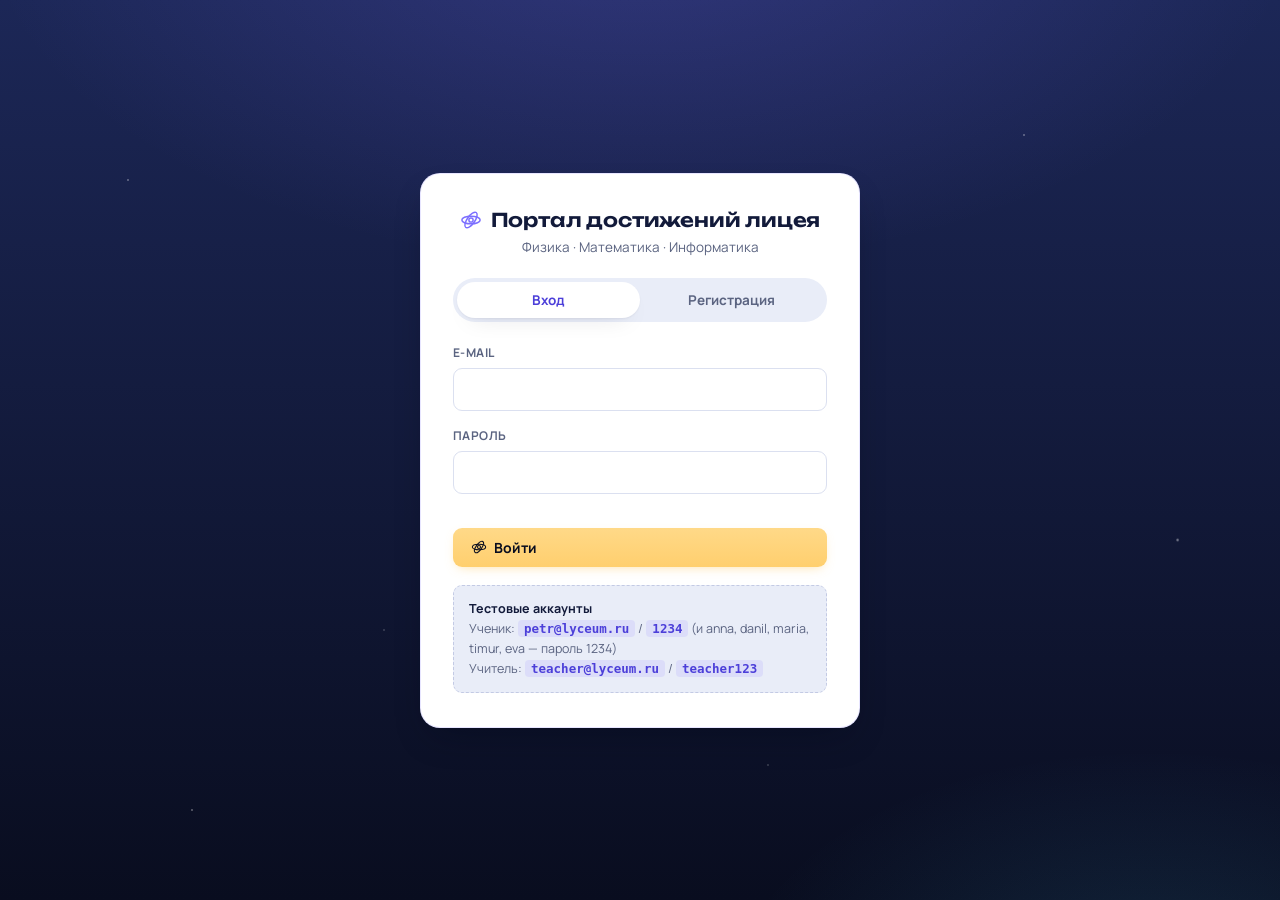
==== login.html @ f60c0283 "Портал достижений лицея: полный пивот продукта под новое ТЗ Заменил «Платформу школьных конкурсов» н" ====
<!doctype html>
<html lang="ru">
<head>
  <meta charset="utf-8" />
  <meta name="viewport" content="width=device-width, initial-scale=1" />
  <title>Вход и регистрация — Портал достижений</title>
  <link rel="stylesheet" href="css/style.css" />
</head>
<body>
  <div class="auth-page">
    <div class="auth-card">
      <h1><svg class="icon"><use href="#icon-orbit"></use></svg>Портал достижений лицея</h1>
      <p class="subtitle">Физика · Математика · Информатика</p>

      <div class="auth-tabs">
        <button class="auth-tab" id="tab-login-btn" type="button">Вход</button>
        <button class="auth-tab" id="tab-register-btn" type="button">Регистрация</button>
      </div>

      <!-- ===================== ВХОД ===================== -->
      <div class="auth-step" id="panel-login">
        <form id="login-form">
          <div class="field">
            <label for="login-email">E-mail</label>
            <input id="login-email" type="email" autocomplete="username" required />
          </div>
          <div class="field">
            <label for="login-password">Пароль</label>
            <input id="login-password" type="password" autocomplete="current-password" required />
          </div>
          <p class="error-text" id="login-error"></p>
          <button type="submit" class="btn btn--star" style="width:100%"><svg class="icon"><use href="#icon-orbit"></use></svg>Войти</button>
        </form>
        <div class="hint-box">
          <strong>Тестовые аккаунты</strong><br />
          Ученик: <code>petr@lyceum.ru</code> / <code>1234</code> (и anna, danil, maria, timur, eva — пароль 1234)<br />
          Учитель: <code>teacher@lyceum.ru</code> / <code>teacher123</code>
        </div>
      </div>

      <!-- ===================== РЕГИСТРАЦИЯ: шаг 1 — email ===================== -->
      <div class="auth-step" id="panel-register-1">
        <div class="auth-steps-dots"><span class="current"></span><span></span><span></span></div>
        <form id="register-email-form">
          <div class="field">
            <label for="reg-email"><svg class="icon" style="width:13px;height:13px;vertical-align:-2px;"><use href="#icon-mail"></use></svg> Ваш e-mail</label>
            <input id="reg-email" type="email" placeholder="imya@lyceum.ru" required />
          </div>
          <p class="error-text" id="reg-email-error"></p>
          <button type="submit" class="btn btn--star" style="width:100%">Отправить код подтверждения</button>
        </form>
      </div>

      <!-- ===================== РЕГИСТРАЦИЯ: шаг 2 — код ===================== -->
      <div class="auth-step" id="panel-register-2">
        <div class="auth-steps-dots"><span class="done"></span><span class="current"></span><span></span></div>
        <button class="back-link" id="back-to-step1" type="button">&larr; Изменить e-mail</button>
        <div class="code-display">
          <span class="code-display__value" id="demo-code-value">······</span>
          <small>Демо-режим: реальная почта не отправляется — код сразу показан здесь, как будто он пришёл вам на <span id="demo-code-email"></span></small>
        </div>
        <form id="register-code-form">
          <div class="field">
            <label for="reg-code">Код из письма</label>
            <input id="reg-code" type="text" inputmode="numeric" maxlength="6" placeholder="000000" required />
          </div>
          <p class="error-text" id="reg-code-error"></p>
          <button type="submit" class="btn btn--star" style="width:100%">Подтвердить код</button>
        </form>
      </div>

      <!-- ===================== РЕГИСТРАЦИЯ: шаг 3 — пароль + ФИО ===================== -->
      <div class="auth-step" id="panel-register-3">
        <div class="auth-steps-dots"><span class="done"></span><span class="done"></span><span class="current"></span></div>
        <form id="register-details-form">
          <div class="field-row">
            <div class="field"><label for="reg-lastname">Фамилия</label><input id="reg-lastname" required /></div>
            <div class="field"><label for="reg-firstname">Имя</label><input id="reg-firstname" required /></div>
          </div>
          <div class="field"><label for="reg-middlename">Отчество</label><input id="reg-middlename" /></div>
          <div class="field"><label for="reg-class">Класс (если вы ученик)</label><input id="reg-class" placeholder="например, 10А" /></div>
          <div class="field"><label for="reg-password">Придумайте пароль</label><input id="reg-password" type="password" minlength="4" required /></div>
          <p class="error-text" id="reg-details-error"></p>
          <button type="submit" class="btn btn--star" style="width:100%"><svg class="icon"><use href="#icon-star"></use></svg>Отправить заявку учителю</button>
        </form>
      </div>

      <!-- ===================== РЕГИСТРАЦИЯ: готово ===================== -->
      <div class="auth-step" id="panel-register-done">
        <div style="text-align:center; padding: 10px 0 6px;">
          <h1 style="margin-bottom:10px; color: var(--state-approved);"><svg class="icon" style="color:var(--state-approved);"><use href="#icon-check-circle"></use></svg>Заявка отправлена!</h1>
          <p class="subtitle" style="margin-bottom:6px;">Учитель рассмотрит её и назначит вам роль — ученик или учитель. Как только заявку одобрят, вы сможете войти по e-mail и паролю, которые только что указали.</p>
        </div>
        <button class="btn btn--ghost" id="register-done-back" style="width:100%" type="button">К экрану входа</button>
      </div>

    </div>
  </div>

  <script src="js/db.js"></script>
  <script src="js/api.js"></script>
  <script src="js/common.js"></script>
  <script src="js/login.js"></script>
</body>
</html>
---- css/style.css ----
/* Шрифты размещены локально (assets/fonts), без зависимости от CDN.
   Unbounded — геометричная, "обсерваторная" витрина (заголовки, числа);
   Manrope — рабочий интерфейсный текст. Обе гарнитуры проверены на
   реальную поддержку кириллицы перед выбором (см. DESIGN.md). Оба
   семейства — variable fonts: Google отдаёт ОДИН файл на подмножество
   символов для всего диапазона насыщенностей, поэтому font-weight
   объявлен диапазоном (не дискретным числом) — иначе браузер не знает,
   что это один файл, и жирные начертания откатываются на обычные. */
@font-face { font-family: "Unbounded"; font-style: normal; font-weight: 200 900; font-display: swap; src: url("../assets/fonts/unbounded-cyrillic.woff2") format("woff2"); unicode-range: U+0301, U+0400-045F, U+0490-0491, U+04B0-04B1, U+2116; }
@font-face { font-family: "Unbounded"; font-style: normal; font-weight: 200 900; font-display: swap; src: url("../assets/fonts/unbounded-cyrillic-ext.woff2") format("woff2"); unicode-range: U+0460-052F, U+1C80-1C8A, U+20B4, U+2DE0-2DFF, U+A640-A69F, U+FE2E-FE2F; }
@font-face { font-family: "Unbounded"; font-style: normal; font-weight: 200 900; font-display: swap; src: url("../assets/fonts/unbounded-latin.woff2") format("woff2"); unicode-range: U+0000-00FF, U+2000-206F, U+2122; }
@font-face { font-family: "Manrope"; font-style: normal; font-weight: 200 800; font-display: swap; src: url("../assets/fonts/manrope-cyrillic.woff2") format("woff2"); unicode-range: U+0301, U+0400-045F, U+0490-0491, U+04B0-04B1, U+2116; }
@font-face { font-family: "Manrope"; font-style: normal; font-weight: 200 800; font-display: swap; src: url("../assets/fonts/manrope-cyrillic-ext.woff2") format("woff2"); unicode-range: U+0460-052F, U+1C80-1C8A, U+20B4, U+2DE0-2DFF, U+A640-A69F, U+FE2E-FE2F; }
@font-face { font-family: "Manrope"; font-style: normal; font-weight: 200 800; font-display: swap; src: url("../assets/fonts/manrope-latin.woff2") format("woff2"); unicode-range: U+0000-00FF, U+2000-206F, U+2122; }

:root {
  --space-deep: #090d1f;
  --space: #121a3a;
  --space-light: #1c2757;
  --star: #ffcf6e;
  --star-dim: rgba(255, 207, 110, 0.35);
  --brand: #7c6fff;
  --brand-bright: #9d93ff;
  --brand-ink: #4c3fd9; /* darkened for small text on light ground (AA contrast) */
  --subj-physics: #4fc3f7;
  --subj-math: #ff9f5e;
  --subj-cs: #4de8c0;
  --state-approved: #3ddc84;
  --state-pending: #ffcf6e;
  --state-rejected: #d9304f;
  --surface: #f5f7fc;
  --surface-deep: #e9edf8;
  --ink: #141a33;
  --ink-muted: #5b6481;
  --border: #dbe0f0;
  --radius: 14px;
  --radius-sm: 9px;
  --shadow-card: 0 1px 2px rgba(10, 14, 36, 0.05), 0 10px 24px -14px rgba(10, 14, 36, 0.22);
  --shadow-raised: 0 16px 36px -14px rgba(5, 8, 24, 0.45);
  --ease-out: cubic-bezier(0.16, 1, 0.3, 1);
}

* { box-sizing: border-box; }

body {
  margin: 0;
  font-family: "Manrope", "Segoe UI", sans-serif;
  background: var(--surface);
  color: var(--ink);
  -webkit-font-smoothing: antialiased;
}

h1, h2, h3, .display {
  font-family: "Unbounded", "Segoe UI", sans-serif;
  font-weight: 600;
  letter-spacing: -0.01em;
}

a { color: inherit; }
::selection { background: var(--brand); color: #fff; }
:focus-visible { outline: 2px solid var(--brand); outline-offset: 2px; border-radius: 4px; }
::-webkit-scrollbar { width: 12px; height: 12px; }
::-webkit-scrollbar-track { background: var(--surface-deep); }
::-webkit-scrollbar-thumb { background: #c3cae4; border-radius: 8px; border: 3px solid var(--surface-deep); }
::-webkit-scrollbar-thumb:hover { background: var(--brand); }
* { scrollbar-color: #c3cae4 var(--surface-deep); scrollbar-width: thin; }

.container { max-width: 1160px; margin: 0 auto; padding: 0 20px; }
.icon { width: 18px; height: 18px; stroke: currentColor; fill: none; stroke-width: 1.6; stroke-linecap: round; stroke-linejoin: round; flex-shrink: 0; }
.icon-sprite { position: absolute; width: 0; height: 0; overflow: hidden; }

/* ---------- navbar: тёмная обсерваторная рубка ---------- */
.navbar {
  background: var(--space);
  background-image: radial-gradient(900px 300px at 15% -40%, rgba(124, 111, 255, 0.25), transparent 60%), linear-gradient(180deg, var(--space-light), var(--space) 70%);
  position: sticky; top: 0; z-index: 10;
  box-shadow: 0 1px 0 rgba(0,0,0,.3), var(--shadow-raised);
}
.navbar .container { display: flex; align-items: center; justify-content: space-between; min-height: 66px; flex-wrap: wrap; gap: 10px; }
.navbar__brand { font-family: "Unbounded", sans-serif; font-weight: 600; font-size: 15px; letter-spacing: 0.01em; display: flex; align-items: center; gap: 10px; color: #fff; text-decoration: none; }
.navbar__brand .icon { width: 24px; height: 24px; color: var(--star); }
.navbar__links { display: flex; gap: 4px; flex-wrap: wrap; }
.navbar__links a { text-decoration: none; padding: 9px 15px; border-radius: 999px; color: rgba(255,255,255,.68); font-weight: 600; font-size: 13.5px; transition: background .15s var(--ease-out), color .15s var(--ease-out); }
.navbar__links a.active { background: var(--brand-ink); color: #fff; }
.navbar__links a:hover:not(.active) { background: rgba(255,255,255,.08); color: #fff; }
.navbar-user { display: flex; align-items: center; gap: 12px; }
.navbar-user__name { font-weight: 700; font-size: 14px; color: #fff; }
.avatar { width: 32px; height: 32px; border-radius: 50%; display: inline-flex; align-items: center; justify-content: center; color: var(--space-deep); font-weight: 700; font-size: 12px; background: linear-gradient(145deg, var(--star), #e8a94a); }

/* ---------- buttons ---------- */
.btn { display: inline-flex; align-items: center; gap: 7px; border: none; border-radius: var(--radius-sm); padding: 10px 18px; font-size: 14px; font-weight: 700; font-family: inherit; cursor: pointer; background: var(--brand-ink); color: #fff; box-shadow: 0 4px 12px -5px rgba(124,111,255,.6); transition: filter .15s var(--ease-out), transform .1s var(--ease-out); }
.btn .icon { width: 16px; height: 16px; }
.btn:hover { filter: brightness(1.08); }
.btn:active { transform: translateY(1px); }
.btn--ghost { background: #fff; color: var(--ink); border: 1px solid var(--border); box-shadow: none; }
.btn--ghost:hover { background: var(--surface-deep); border-color: #c3cae4; }
.btn--small { padding: 7px 13px; font-size: 13px; }
.btn--danger { background: var(--state-rejected); box-shadow: 0 4px 12px -5px rgba(239,90,114,.6); }
.btn--star { background: linear-gradient(180deg, #ffd988, var(--star)); color: var(--space-deep); box-shadow: 0 4px 12px -5px rgba(255,207,110,.7); }
.btn:disabled { opacity: .45; cursor: not-allowed; filter: none; }
.navbar .btn--ghost { background: rgba(255,255,255,.08); color: #fff; border-color: rgba(255,255,255,.22); }
.navbar .btn--ghost:hover { background: rgba(255,255,255,.16); }

/* ---------- cards ---------- */
.card { background: #fff; border: 1px solid var(--border); border-radius: var(--radius); box-shadow: var(--shadow-card); padding: 22px; }
.section { margin: 30px 0; }
.section__title { font-size: 21px; font-weight: 600; margin: 0 0 6px; color: var(--space); display: flex; align-items: center; gap: 10px; }
.section__title .icon { color: var(--brand); width: 22px; height: 22px; }
.section__subtitle { color: var(--ink-muted); font-size: 14px; margin: 0 0 18px; }

/* ---------- auth (login.html) ---------- */
.auth-page { min-height: 100vh; display: flex; align-items: center; justify-content: center; padding: 24px; background: radial-gradient(1100px 600px at 50% -10%, rgba(124,111,255,.22), transparent 60%), radial-gradient(700px 400px at 90% 110%, rgba(79,195,247,.14), transparent 60%), linear-gradient(180deg, var(--space-light), var(--space-deep)); position: relative; overflow: hidden; }
.auth-page::before { content: ""; position: absolute; inset: 0; background-image: radial-gradient(1.5px 1.5px at 10% 20%, #fff, transparent), radial-gradient(1.5px 1.5px at 80% 15%, #fff, transparent), radial-gradient(1px 1px at 30% 70%, #fff, transparent), radial-gradient(1px 1px at 60% 85%, #fff, transparent), radial-gradient(2px 2px at 92% 60%, #fff, transparent), radial-gradient(1px 1px at 45% 35%, #fff, transparent), radial-gradient(1.5px 1.5px at 15% 90%, #fff, transparent); opacity: .5; }
.auth-card { position: relative; width: 100%; max-width: 440px; background: #fff; border-radius: 20px; box-shadow: var(--shadow-raised); padding: 34px 32px; border: 1px solid rgba(124,111,255,.18); animation: card-rise .5s var(--ease-out) both; }
@keyframes card-rise { from { opacity: 0; transform: translateY(10px); } to { opacity: 1; transform: translateY(0); } }
.auth-card h1 { display: flex; align-items: center; justify-content: center; gap: 9px; font-size: 19px; margin: 0 0 6px; text-align: center; color: var(--space); }
.auth-card h1 .icon { width: 22px; height: 22px; color: var(--brand); flex-shrink: 0; }
.auth-card p.subtitle { color: var(--ink-muted); margin: 0 0 22px; font-size: 13.5px; text-align: center; }
.auth-tabs { display: flex; background: var(--surface-deep); border-radius: 999px; padding: 4px; margin-bottom: 22px; }
.auth-tab { flex: 1; border: none; background: none; padding: 9px; border-radius: 999px; font-weight: 700; font-size: 13.5px; color: var(--ink-muted); cursor: pointer; font-family: inherit; transition: all .15s var(--ease-out); }
.auth-tab.active { background: #fff; color: var(--brand-ink); box-shadow: var(--shadow-card); }
.auth-step { display: none; }
.auth-step.active { display: block; animation: card-rise .35s var(--ease-out) both; }
.auth-steps-dots { display: flex; gap: 6px; justify-content: center; margin-bottom: 18px; }
.auth-steps-dots span { width: 7px; height: 7px; border-radius: 50%; background: var(--border); }
.auth-steps-dots span.done { background: var(--state-approved); }
.auth-steps-dots span.current { background: var(--brand); width: 20px; border-radius: 4px; }
.code-display { background: var(--surface-deep); border: 1px dashed var(--brand); border-radius: var(--radius-sm); padding: 14px; text-align: center; margin-bottom: 16px; }
.code-display__value { font-family: "Unbounded", sans-serif; font-size: 28px; letter-spacing: .3em; color: var(--brand); padding-left: .3em; }
.code-display small { display: block; color: var(--ink-muted); margin-top: 6px; font-size: 11.5px; }

.field { margin-bottom: 16px; }
.field label { display: block; font-size: 12px; font-weight: 700; text-transform: uppercase; letter-spacing: .04em; margin-bottom: 7px; color: var(--ink-muted); }
.field input, .field select, .field textarea { width: 100%; padding: 11px 13px; border: 1px solid var(--border); border-radius: var(--radius-sm); font-size: 14px; font-family: inherit; background: #fff; color: var(--ink); }
.field input:focus, .field select:focus, .field textarea:focus { outline: none; border-color: var(--brand); box-shadow: 0 0 0 3px rgba(124,111,255,.15); }
.field-row { display: flex; gap: 12px; }
.field-row .field { flex: 1; }
.hint-box { background: var(--surface-deep); border: 1px dashed #c3cae4; border-radius: var(--radius-sm); padding: 13px 15px; font-size: 12.5px; color: var(--ink-muted); margin-top: 18px; line-height: 1.6; }
.hint-box strong { color: var(--space); }
.hint-box code { background: rgba(124,111,255,.12); color: var(--brand-ink); padding: 1px 6px; border-radius: 4px; font-weight: 700; }
.error-text { color: var(--state-rejected); font-size: 13px; margin: 8px 0 0; min-height: 18px; }
.back-link { display: inline-flex; align-items: center; gap: 6px; font-size: 13px; color: var(--ink-muted); background: none; border: none; cursor: pointer; padding: 0; margin-bottom: 14px; font-family: inherit; }
.back-link:hover { color: var(--brand-ink); }

/* ---------- landing ---------- */
.hero { position: relative; overflow: hidden; background: radial-gradient(1200px 700px at 50% -20%, rgba(124,111,255,.3), transparent 60%), radial-gradient(800px 500px at 100% 110%, rgba(79,195,247,.16), transparent 60%), linear-gradient(180deg, var(--space-light), var(--space-deep)); color: #fff; padding: 72px 0 90px; }
.hero::before { content: ""; position: absolute; inset: 0; background-image: radial-gradient(1.5px 1.5px at 8% 25%, #fff, transparent), radial-gradient(1.5px 1.5px at 85% 15%, #fff, transparent), radial-gradient(1px 1px at 25% 75%, #fff, transparent), radial-gradient(1px 1px at 65% 82%, #fff, transparent), radial-gradient(2px 2px at 95% 55%, #fff, transparent), radial-gradient(1px 1px at 40% 40%, #fff, transparent), radial-gradient(1.5px 1.5px at 12% 88%, #fff, transparent), radial-gradient(1px 1px at 55% 10%, #fff, transparent), radial-gradient(1.5px 1.5px at 75% 65%, #fff, transparent); opacity: .55; animation: twinkle 4s ease-in-out infinite; }
@keyframes twinkle { 0%, 100% { opacity: .35; } 50% { opacity: .7; } }
.hero__content { position: relative; text-align: center; max-width: 720px; margin: 0 auto; }
.hero__kicker { display: inline-flex; align-items: center; gap: 8px; background: rgba(255,255,255,.08); border: 1px solid rgba(255,255,255,.18); padding: 7px 16px; border-radius: 999px; font-size: 12.5px; font-weight: 700; letter-spacing: .03em; color: var(--star); margin-bottom: 22px; }
.hero h1 { font-size: clamp(32px, 5vw, 52px); line-height: 1.12; margin: 0 0 18px; }
.hero h1 .accent { color: var(--star); }
.hero p.lead { font-size: 17px; line-height: 1.6; color: rgba(255,255,255,.78); margin: 0 0 32px; }
.hero__actions { display: flex; gap: 12px; justify-content: center; flex-wrap: wrap; }
.hero__stats { position: relative; display: flex; justify-content: center; gap: 36px; margin-top: 56px; flex-wrap: wrap; }
.hero__stat { text-align: center; }
.hero__stat strong { display: block; font-family: "Unbounded", sans-serif; font-size: 30px; color: var(--star); font-variant-numeric: tabular-nums; }
.hero__stat span { font-size: 12px; color: rgba(255,255,255,.6); text-transform: uppercase; letter-spacing: .04em; }

.features { padding: 64px 0; }
.features__grid { display: grid; grid-template-columns: repeat(auto-fit, minmax(240px, 1fr)); gap: 18px; margin-top: 28px; }
.feature-card { background: #fff; border: 1px solid var(--border); border-radius: var(--radius); padding: 22px; box-shadow: var(--shadow-card); }
.feature-card h3 { display: flex; align-items: center; gap: 10px; font-size: 15.5px; margin: 0 0 8px; color: var(--space); }
.feature-card__inline-icon { width: 20px; height: 20px; flex-shrink: 0; }
.feature-card p { font-size: 13.5px; color: var(--ink-muted); line-height: 1.55; margin: 0; }

.steps { background: var(--surface-deep); padding: 64px 0; }
.steps__list { counter-reset: step; display: grid; grid-template-columns: repeat(auto-fit, minmax(220px, 1fr)); gap: 20px; margin-top: 28px; }
.step-card { position: relative; background: #fff; border-radius: var(--radius); padding: 24px 22px; box-shadow: var(--shadow-card); }
.step-card__num { font-family: "Unbounded", sans-serif; font-size: 26px; color: var(--brand); margin-bottom: 10px; }
.step-card h3 { font-size: 14.5px; margin: 0 0 6px; color: var(--space); }
.step-card p { font-size: 13px; color: var(--ink-muted); margin: 0; line-height: 1.5; }

.points-table-section { padding: 64px 0; }
.points-table { width: 100%; border-collapse: collapse; background: #fff; border-radius: var(--radius); overflow: hidden; box-shadow: var(--shadow-card); font-size: 13.5px; }
.points-table th, .points-table td { padding: 11px 14px; text-align: left; border-bottom: 1px solid var(--border); }
.points-table th { background: var(--space); color: #fff; font-weight: 700; font-size: 11.5px; text-transform: uppercase; letter-spacing: .03em; }
.points-table tr:last-child td { border-bottom: none; }
.points-table td:last-child { font-weight: 700; color: var(--brand-ink); font-variant-numeric: tabular-nums; }

.footer-cta { background: linear-gradient(180deg, var(--space), var(--space-deep)); color: #fff; padding: 64px 0; text-align: center; }
.footer-cta h2 { font-size: 26px; margin: 0 0 14px; }
.footer-cta p { color: rgba(255,255,255,.72); margin: 0 0 26px; }
.site-footer { padding: 24px 0; text-align: center; font-size: 12.5px; color: var(--ink-muted); }

/* ---------- constellation (signature move) ---------- */
.constellation { background: linear-gradient(180deg, var(--space-light), var(--space-deep)); border-radius: var(--radius); padding: 10px; box-shadow: var(--shadow-raised); position: relative; overflow: hidden; }
.constellation svg { width: 100%; height: auto; display: block; }
.constellation__legend { display: flex; gap: 18px; flex-wrap: wrap; padding: 14px 16px 4px; }
.constellation__legend-item { display: flex; align-items: center; gap: 7px; font-size: 12px; color: rgba(255,255,255,.75); font-weight: 600; }
.constellation__legend-dot { width: 9px; height: 9px; border-radius: 50%; }
.constellation__star { cursor: default; transition: r .15s var(--ease-out); transform-box: fill-box; transform-origin: center; animation: star-twinkle 3.2s ease-in-out infinite; animation-delay: var(--twinkle-delay, 0s); }
.constellation__star:hover { filter: brightness(1.3); }
@keyframes star-twinkle { 0%, 100% { opacity: .88; } 50% { opacity: 1; filter: brightness(1.18); } }
.constellation__empty { padding: 46px 20px; text-align: center; color: rgba(255,255,255,.6); font-size: 13.5px; }

/* ---------- subject + status badges ---------- */
.badge { display: inline-flex; align-items: center; gap: 5px; min-width: 100px; justify-content: center; padding: 4px 10px; border-radius: 6px; font-size: 11.5px; font-weight: 700; letter-spacing: .02em; text-transform: uppercase; border: 1px solid transparent; }
.badge--pending { background: rgba(255,207,110,.18); color: #9c6c0f; border-color: rgba(255,207,110,.5); }
.badge--approved { background: rgba(61,220,132,.15); color: #1d8a54; border-color: rgba(61,220,132,.4); }
.badge--rejected { background: rgba(239,90,114,.13); color: #c13350; border-color: rgba(239,90,114,.35); }
.subject-tag { display: inline-flex; align-items: center; gap: 5px; padding: 3px 9px; border-radius: 999px; font-size: 11.5px; font-weight: 700; }
.subject-tag--physics { background: rgba(79,195,247,.15); color: #0b7ab3; }
.subject-tag--math { background: rgba(255,159,94,.17); color: #b85a12; }
.subject-tag--cs { background: rgba(77,232,192,.17); color: #0e9c78; }
.subject-tag--none { background: var(--surface-deep); color: var(--ink-muted); }
.category-tag { font-size: 12px; color: var(--ink-muted); font-weight: 600; }

/* ---------- grid / rating / tables ---------- */
.grid { display: grid; grid-template-columns: repeat(auto-fill, minmax(260px, 1fr)); gap: 16px; }
table.data-table { width: 100%; border-collapse: collapse; font-size: 14px; }
.data-table th, .data-table td { text-align: left; padding: 11px 12px; border-bottom: 1px solid var(--border); font-variant-numeric: tabular-nums; }
.data-table th { color: var(--ink-muted); font-weight: 700; font-size: 11.5px; text-transform: uppercase; letter-spacing: .04em; }
.data-table tbody tr:hover { background: var(--surface-deep); }
.data-table tr.rank-top td:first-child { font-weight: 800; }
.table-wrap { overflow-x: auto; }
.rank-pill { display: inline-flex; align-items: center; justify-content: center; width: 26px; height: 26px; border-radius: 50%; font-weight: 800; font-size: 12.5px; background: var(--surface-deep); color: var(--ink-muted); }
.rank-pill--gold { background: linear-gradient(145deg, #ffe29a, var(--star)); color: var(--space-deep); }
.rank-pill--silver { background: linear-gradient(145deg, #eef1fb, #c7cde3); color: var(--space-deep); }
.rank-pill--bronze { background: linear-gradient(145deg, #e3b88a, #c6824a); color: #fff; }

/* ---------- modal ---------- */
.modal-overlay { position: fixed; inset: 0; background: rgba(9,13,31,.6); display: flex; align-items: center; justify-content: center; padding: 20px; z-index: 50; }
.modal-overlay.hidden { display: none; }
.modal { background: #fff; border-radius: 16px; padding: 26px; width: 100%; max-width: 520px; max-height: 90vh; overflow-y: auto; border: 1px solid rgba(124,111,255,.18); box-shadow: var(--shadow-raised); }
.modal h2 { margin: 0 0 18px; font-size: 18px; color: var(--space); }
.modal__actions { display: flex; justify-content: flex-end; gap: 10px; margin-top: 20px; }

/* ---------- tabs ---------- */
.tabs { display: flex; gap: 4px; border-bottom: 1px solid var(--border); margin-bottom: 22px; flex-wrap: wrap; }
.tab-btn { display: inline-flex; align-items: center; gap: 7px; border: none; background: none; cursor: pointer; padding: 11px 16px; font-size: 14px; font-weight: 700; color: var(--ink-muted); border-bottom: 2px solid transparent; transition: color .15s var(--ease-out), border-color .15s var(--ease-out); font-family: inherit; }
.tab-btn:hover { color: var(--space); }
.tab-btn.active { color: var(--brand-ink); border-color: var(--brand); }
.tab-btn .badge-count { background: var(--state-rejected); color: #fff; border-radius: 999px; font-size: 10.5px; padding: 1px 6px; margin-left: 2px; min-width: 0; }
.tab-panel { display: none; }
.tab-panel.active { display: block; }

/* ---------- toasts ---------- */
#toast-box { position: fixed; bottom: 20px; right: 20px; display: flex; flex-direction: column; gap: 8px; z-index: 100; }
.toast { display: flex; align-items: center; gap: 10px; background: var(--space); color: #fff; padding: 13px 18px; border-radius: 10px; font-size: 14px; box-shadow: var(--shadow-raised); border: 1px solid rgba(124,111,255,.3); opacity: 0; transform: translateY(8px); transition: all .3s var(--ease-out); }
.toast .icon { color: var(--star); width: 18px; height: 18px; }
.toast--visible { opacity: 1; transform: translateY(0); }
.toast--error { background: var(--state-rejected); border-color: rgba(255,255,255,.2); }
.toast--error .icon { color: #fff; }

/* ---------- misc ---------- */
.empty-state { color: var(--ink-muted); font-size: 14px; padding: 32px; text-align: center; }
.flex-row { display: flex; align-items: center; gap: 10px; flex-wrap: wrap; }
.flex-between { display: flex; align-items: center; justify-content: space-between; gap: 10px; flex-wrap: wrap; }
.stat-plaque { flex: 1 1 140px; min-width: 120px; text-align: center; background: #fff; border: 1px solid var(--border); border-radius: var(--radius); padding: 16px 12px; box-shadow: var(--shadow-card); }
.stat-plaque strong { font-family: "Unbounded", sans-serif; font-weight: 600; font-size: 24px; display: block; margin-bottom: 4px; font-variant-numeric: tabular-nums; }
.stat-plaque span { font-size: 11px; color: var(--ink-muted); text-transform: uppercase; letter-spacing: .05em; }
.stat-plaque--physics strong { color: var(--subj-physics); }
.stat-plaque--math strong { color: var(--subj-math); }
.stat-plaque--cs strong { color: var(--subj-cs); }
.stat-plaque--total strong { color: var(--brand); }
.stat-row { display: flex; gap: 14px; flex-wrap: wrap; margin-top: 16px; }

/* ---------- print (экспорт портфолио) ---------- */
@media print {
  .navbar, .tabs, .no-print, #toast-box, .btn { display: none !important; }
  body { background: #fff; }
  .card, .stat-plaque { box-shadow: none; border: 1px solid #ccc; }
  .section { margin: 14px 0; }
}

@media (max-width: 640px) {
  .navbar .container { flex-direction: column; align-items: flex-start; }
  .field-row { flex-direction: column; gap: 0; }
  .hero__stats { gap: 22px; }
}
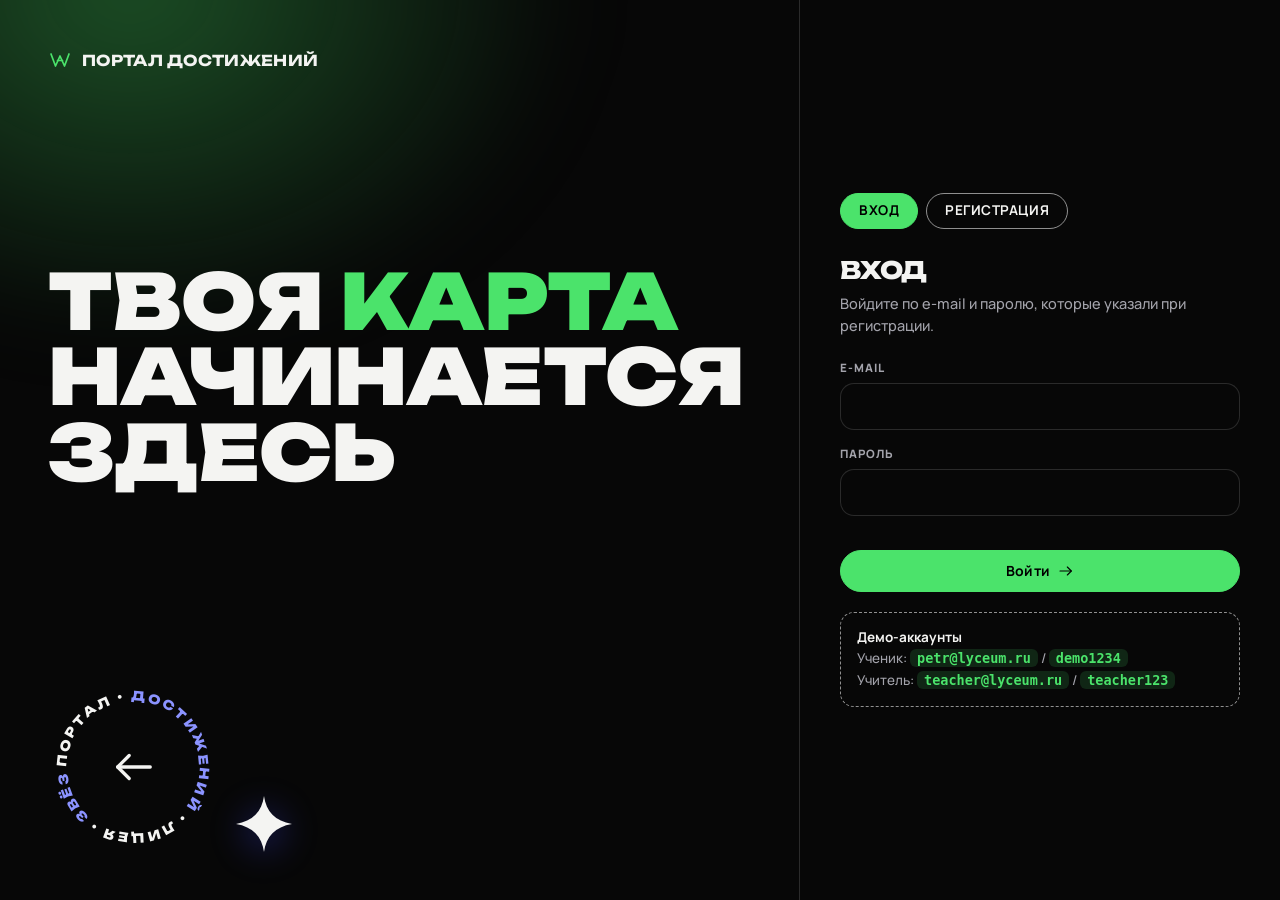
==== commit a729a6e1: "Портал на Supabase: общая база, конкурсы с отзывом наград, Telegram-бот, новый дизайн - Данные в Sup" ====
--- a/login.html
+++ b/login.html
@@ -4,102 +4,108 @@
   <meta charset="utf-8" />
   <meta name="viewport" content="width=device-width, initial-scale=1" />
   <title>Вход и регистрация — Портал достижений</title>
+  <link rel="icon" href="assets/favicon.svg" type="image/svg+xml" />
   <link rel="stylesheet" href="css/style.css" />
 </head>
-<body>
+<body class="glow-page">
   <div class="auth-page">
-    <div class="auth-card">
-      <h1><svg class="icon"><use href="#icon-orbit"></use></svg>Портал достижений лицея</h1>
-      <p class="subtitle">Физика · Математика · Информатика</p>
+    <aside class="auth-side">
+      <a href="index.html" class="navbar__brand"><svg class="icon"><use href="#icon-logo"></use></svg>Портал достижений</a>
+      <h1>Твоя <span class="accent">карта</span><br>начинается<br>здесь</h1>
+      <div class="flex-row" style="gap:18px; align-items:flex-end;">
+        <a href="index.html" class="badge-ring" aria-label="На главную">
+          <svg class="ring" viewBox="0 0 200 200" aria-hidden="true">
+            <defs><path id="ring-path" d="M100,100 m-78,0 a78,78 0 1,1 156,0 a78,78 0 1,1 -156,0"/></defs>
+            <text><textPath href="#ring-path">Портал • <tspan class="ring-blue">достижений</tspan> • лицея • <tspan class="ring-blue">звёзды</tspan> •</textPath></text>
+          </svg>
+          <svg class="icon ring-arrow" style="transform:rotate(180deg)"><use href="#icon-arrow-right"></use></svg>
+        </a>
+        <svg class="sparkle" style="width:56px;height:56px;" aria-hidden="true"><use href="#icon-sparkle"></use></svg>
+      </div>
+    </aside>
 
-      <div class="auth-tabs">
-        <button class="auth-tab" id="tab-login-btn" type="button">Вход</button>
-        <button class="auth-tab" id="tab-register-btn" type="button">Регистрация</button>
+    <main class="auth-panel">
+      <div class="auth-tabs" role="tablist">
+        <button class="tab-btn" id="tab-login-btn" type="button">Вход</button>
+        <button class="tab-btn" id="tab-register-btn" type="button">Регистрация</button>
       </div>
 
       <!-- ===================== ВХОД ===================== -->
-      <div class="auth-step" id="panel-login">
+      <section class="auth-step" id="panel-login">
+        <h2>Вход</h2>
+        <p class="lead">Войдите по e-mail и паролю, которые указали при регистрации.</p>
         <form id="login-form">
-          <div class="field">
-            <label for="login-email">E-mail</label>
-            <input id="login-email" type="email" autocomplete="username" required />
-          </div>
-          <div class="field">
-            <label for="login-password">Пароль</label>
-            <input id="login-password" type="password" autocomplete="current-password" required />
-          </div>
-          <p class="error-text" id="login-error"></p>
-          <button type="submit" class="btn btn--star" style="width:100%"><svg class="icon"><use href="#icon-orbit"></use></svg>Войти</button>
+          <div class="field"><label for="login-email">E-mail</label><input id="login-email" type="email" autocomplete="username" required /></div>
+          <div class="field"><label for="login-password">Пароль</label><input id="login-password" type="password" autocomplete="current-password" required /></div>
+          <p class="error-text" id="login-error" role="alert"></p>
+          <button type="submit" class="btn btn--block">Войти<svg class="icon"><use href="#icon-arrow-right"></use></svg></button>
         </form>
-        <div class="hint-box">
-          <strong>Тестовые аккаунты</strong><br />
-          Ученик: <code>petr@lyceum.ru</code> / <code>1234</code> (и anna, danil, maria, timur, eva — пароль 1234)<br />
+        <div class="hint" style="margin-top:20px;">
+          <strong>Демо-аккаунты</strong><br />
+          Ученик: <code>petr@lyceum.ru</code> / <code>demo1234</code><br />
           Учитель: <code>teacher@lyceum.ru</code> / <code>teacher123</code>
         </div>
-      </div>
+      </section>
 
-      <!-- ===================== РЕГИСТРАЦИЯ: шаг 1 — email ===================== -->
-      <div class="auth-step" id="panel-register-1">
-        <div class="auth-steps-dots"><span class="current"></span><span></span><span></span></div>
+      <!-- ===================== РЕГИСТРАЦИЯ: шаг 1 ===================== -->
+      <section class="auth-step" id="panel-register-1">
+        <div class="steps-dots"><span class="current"></span><span></span><span></span></div>
+        <h2>Ваш e-mail</h2>
+        <p class="lead">Пришлём на почту код подтверждения.</p>
         <form id="register-email-form">
-          <div class="field">
-            <label for="reg-email"><svg class="icon" style="width:13px;height:13px;vertical-align:-2px;"><use href="#icon-mail"></use></svg> Ваш e-mail</label>
-            <input id="reg-email" type="email" placeholder="imya@lyceum.ru" required />
-          </div>
-          <p class="error-text" id="reg-email-error"></p>
-          <button type="submit" class="btn btn--star" style="width:100%">Отправить код подтверждения</button>
+          <div class="field"><label for="reg-email">E-mail</label><input id="reg-email" type="email" autocomplete="email" placeholder="imya@lyceum.ru" required /></div>
+          <p class="error-text" id="reg-email-error" role="alert"></p>
+          <button type="submit" class="btn btn--block">Получить код<svg class="icon"><use href="#icon-mail"></use></svg></button>
         </form>
-      </div>
+      </section>
 
-      <!-- ===================== РЕГИСТРАЦИЯ: шаг 2 — код ===================== -->
-      <div class="auth-step" id="panel-register-2">
-        <div class="auth-steps-dots"><span class="done"></span><span class="current"></span><span></span></div>
+      <!-- ===================== РЕГИСТРАЦИЯ: шаг 2 ===================== -->
+      <section class="auth-step" id="panel-register-2">
+        <div class="steps-dots"><span class="done"></span><span class="current"></span><span></span></div>
         <button class="back-link" id="back-to-step1" type="button">&larr; Изменить e-mail</button>
-        <div class="code-display">
-          <span class="code-display__value" id="demo-code-value">······</span>
-          <small>Демо-режим: реальная почта не отправляется — код сразу показан здесь, как будто он пришёл вам на <span id="demo-code-email"></span></small>
-        </div>
+        <h2>Подтвердите e-mail</h2>
+        <p class="lead">Отправили письмо на <strong id="code-email"></strong> (проверьте «Спам»). Нажмите в нём ссылку подтверждения — откроется следующий шаг. Если в письме есть код, введите его здесь.</p>
         <form id="register-code-form">
-          <div class="field">
-            <label for="reg-code">Код из письма</label>
-            <input id="reg-code" type="text" inputmode="numeric" maxlength="6" placeholder="000000" required />
-          </div>
-          <p class="error-text" id="reg-code-error"></p>
-          <button type="submit" class="btn btn--star" style="width:100%">Подтвердить код</button>
+          <div class="field"><label for="reg-code">Код</label><input id="reg-code" class="code-input" type="text" inputmode="numeric" autocomplete="one-time-code" maxlength="8" placeholder="······" required /></div>
+          <p class="error-text" id="reg-code-error" role="alert"></p>
+          <button type="submit" class="btn btn--block">Подтвердить</button>
         </form>
-      </div>
+        <button class="btn btn--outline btn--block" id="resend-code" type="button" style="margin-top:10px;">Отправить код ещё раз</button>
+      </section>
 
-      <!-- ===================== РЕГИСТРАЦИЯ: шаг 3 — пароль + ФИО ===================== -->
-      <div class="auth-step" id="panel-register-3">
-        <div class="auth-steps-dots"><span class="done"></span><span class="done"></span><span class="current"></span></div>
+      <!-- ===================== РЕГИСТРАЦИЯ: шаг 3 ===================== -->
+      <section class="auth-step" id="panel-register-3">
+        <div class="steps-dots"><span class="done"></span><span class="done"></span><span class="current"></span></div>
+        <h2>Пароль и ФИО</h2>
+        <p class="lead">После этого заявка уйдёт учителю на одобрение.</p>
         <form id="register-details-form">
           <div class="field-row">
-            <div class="field"><label for="reg-lastname">Фамилия</label><input id="reg-lastname" required /></div>
-            <div class="field"><label for="reg-firstname">Имя</label><input id="reg-firstname" required /></div>
+            <div class="field"><label for="reg-lastname">Фамилия</label><input id="reg-lastname" autocomplete="family-name" required /></div>
+            <div class="field"><label for="reg-firstname">Имя</label><input id="reg-firstname" autocomplete="given-name" required /></div>
           </div>
-          <div class="field"><label for="reg-middlename">Отчество</label><input id="reg-middlename" /></div>
-          <div class="field"><label for="reg-class">Класс (если вы ученик)</label><input id="reg-class" placeholder="например, 10А" /></div>
-          <div class="field"><label for="reg-password">Придумайте пароль</label><input id="reg-password" type="password" minlength="4" required /></div>
-          <p class="error-text" id="reg-details-error"></p>
-          <button type="submit" class="btn btn--star" style="width:100%"><svg class="icon"><use href="#icon-star"></use></svg>Отправить заявку учителю</button>
+          <div class="field"><label for="reg-middlename">Отчество</label><input id="reg-middlename" autocomplete="additional-name" /></div>
+          <div class="field"><label for="reg-class">Класс (для учеников)</label><input id="reg-class" placeholder="например, 10А" /></div>
+          <div class="field"><label for="reg-password">Придумайте пароль</label><input id="reg-password" type="password" minlength="6" autocomplete="new-password" required /></div>
+          <p class="error-text" id="reg-details-error" role="alert"></p>
+          <button type="submit" class="btn btn--block">Отправить заявку учителю<svg class="icon"><use href="#icon-arrow-right"></use></svg></button>
         </form>
-      </div>
+      </section>
 
       <!-- ===================== РЕГИСТРАЦИЯ: готово ===================== -->
-      <div class="auth-step" id="panel-register-done">
-        <div style="text-align:center; padding: 10px 0 6px;">
-          <h1 style="margin-bottom:10px; color: var(--state-approved);"><svg class="icon" style="color:var(--state-approved);"><use href="#icon-check-circle"></use></svg>Заявка отправлена!</h1>
-          <p class="subtitle" style="margin-bottom:6px;">Учитель рассмотрит её и назначит вам роль — ученик или учитель. Как только заявку одобрят, вы сможете войти по e-mail и паролю, которые только что указали.</p>
-        </div>
-        <button class="btn btn--ghost" id="register-done-back" style="width:100%" type="button">К экрану входа</button>
-      </div>
-
-    </div>
+      <section class="auth-step" id="panel-register-done">
+        <svg class="sparkle" style="width:48px;height:48px;margin-bottom:16px;" aria-hidden="true"><use href="#icon-sparkle"></use></svg>
+        <h2 id="done-title">Заявка отправлена</h2>
+        <p class="lead" id="done-text">Учитель рассмотрит её и назначит роль — ученик или учитель. После одобрения входите по e-mail и паролю.</p>
+        <button class="btn btn--outline btn--block" id="register-done-back" type="button">К входу</button>
+      </section>
+    </main>
   </div>
 
-  <script src="js/db.js"></script>
+  <script src="assets/vendor/supabase.js"></script>
+  <script src="js/config.js"></script>
+  <script src="js/points.js"></script>
+  <script src="js/common.js"></script>
   <script src="js/api.js"></script>
-  <script src="js/common.js"></script>
   <script src="js/login.js"></script>
 </body>
 </html>
--- a/css/style.css
+++ b/css/style.css
@@ -1,11 +1,6 @@
-/* Шрифты размещены локально (assets/fonts), без зависимости от CDN.
-   Unbounded — геометричная, "обсерваторная" витрина (заголовки, числа);
-   Manrope — рабочий интерфейсный текст. Обе гарнитуры проверены на
-   реальную поддержку кириллицы перед выбором (см. DESIGN.md). Оба
-   семейства — variable fonts: Google отдаёт ОДИН файл на подмножество
-   символов для всего диапазона насыщенностей, поэтому font-weight
-   объявлен диапазоном (не дискретным числом) — иначе браузер не знает,
-   что это один файл, и жирные начертания откатываются на обычные. */
+/* Шрифты — локально (assets/fonts), variable fonts: font-weight задан
+   диапазоном, иначе браузер не находит жирные начертания. Unbounded —
+   широкий жирный гротеск заголовков (как в референсе), Manrope — текст. */
 @font-face { font-family: "Unbounded"; font-style: normal; font-weight: 200 900; font-display: swap; src: url("../assets/fonts/unbounded-cyrillic.woff2") format("woff2"); unicode-range: U+0301, U+0400-045F, U+0490-0491, U+04B0-04B1, U+2116; }
 @font-face { font-family: "Unbounded"; font-style: normal; font-weight: 200 900; font-display: swap; src: url("../assets/fonts/unbounded-cyrillic-ext.woff2") format("woff2"); unicode-range: U+0460-052F, U+1C80-1C8A, U+20B4, U+2DE0-2DFF, U+A640-A69F, U+FE2E-FE2F; }
 @font-face { font-family: "Unbounded"; font-style: normal; font-weight: 200 900; font-display: swap; src: url("../assets/fonts/unbounded-latin.woff2") format("woff2"); unicode-range: U+0000-00FF, U+2000-206F, U+2122; }
@@ -14,258 +9,329 @@
 @font-face { font-family: "Manrope"; font-style: normal; font-weight: 200 800; font-display: swap; src: url("../assets/fonts/manrope-latin.woff2") format("woff2"); unicode-range: U+0000-00FF, U+2000-206F, U+2122; }
 
 :root {
-  --space-deep: #090d1f;
-  --space: #121a3a;
-  --space-light: #1c2757;
-  --star: #ffcf6e;
-  --star-dim: rgba(255, 207, 110, 0.35);
-  --brand: #7c6fff;
-  --brand-bright: #9d93ff;
-  --brand-ink: #4c3fd9; /* darkened for small text on light ground (AA contrast) */
-  --subj-physics: #4fc3f7;
-  --subj-math: #ff9f5e;
-  --subj-cs: #4de8c0;
-  --state-approved: #3ddc84;
-  --state-pending: #ffcf6e;
-  --state-rejected: #d9304f;
-  --surface: #f5f7fc;
-  --surface-deep: #e9edf8;
-  --ink: #141a33;
-  --ink-muted: #5b6481;
-  --border: #dbe0f0;
-  --radius: 14px;
-  --radius-sm: 9px;
-  --shadow-card: 0 1px 2px rgba(10, 14, 36, 0.05), 0 10px 24px -14px rgba(10, 14, 36, 0.22);
-  --shadow-raised: 0 16px 36px -14px rgba(5, 8, 24, 0.45);
+  --bg: #070707;
+  --bg-elev: #111113;
+  --bg-elev-2: #19191d;
+  --line: rgba(255, 255, 255, 0.14);
+  --line-strong: rgba(255, 255, 255, 0.55);
+  --text: #f4f4f2;
+  --text-muted: #a3a3ab;
+  --green: #4be36b;
+  --green-glow: rgba(46, 140, 64, 0.55);
+  --blue: #3d48ff;
+  --blue-text: #8b93ff;
+  --violet: #6a3fe0;
+  --navy: #141a3a;
+  --subj-physics: #7a84ff;
+  --subj-math: #4be36b;
+  --subj-cs: #d08cff;
+  --subj-other: #e4e4e7;
+  --state-approved: #4be36b;
+  --state-pending: #f6c652;
+  --state-rejected: #ff6b7a;
+  --radius: 22px;
+  --radius-sm: 14px;
   --ease-out: cubic-bezier(0.16, 1, 0.3, 1);
+  --display: "Unbounded", "Segoe UI", sans-serif;
 }
 
 * { box-sizing: border-box; }
-
+[hidden] { display: none !important; }
+html { color-scheme: dark; }
 body {
   margin: 0;
   font-family: "Manrope", "Segoe UI", sans-serif;
-  background: var(--surface);
-  color: var(--ink);
+  font-weight: 500;
+  background: var(--bg);
+  color: var(--text);
   -webkit-font-smoothing: antialiased;
 }
-
-h1, h2, h3, .display {
-  font-family: "Unbounded", "Segoe UI", sans-serif;
-  font-weight: 600;
-  letter-spacing: -0.01em;
-}
-
+h1, h2, h3, .display { font-family: var(--display); font-weight: 800; letter-spacing: -0.01em; text-transform: uppercase; margin: 0; }
 a { color: inherit; }
-::selection { background: var(--brand); color: #fff; }
-:focus-visible { outline: 2px solid var(--brand); outline-offset: 2px; border-radius: 4px; }
+::selection { background: var(--green); color: #000; }
+:focus-visible { outline: 2px solid var(--green); outline-offset: 3px; border-radius: 6px; }
 ::-webkit-scrollbar { width: 12px; height: 12px; }
-::-webkit-scrollbar-track { background: var(--surface-deep); }
-::-webkit-scrollbar-thumb { background: #c3cae4; border-radius: 8px; border: 3px solid var(--surface-deep); }
-::-webkit-scrollbar-thumb:hover { background: var(--brand); }
-* { scrollbar-color: #c3cae4 var(--surface-deep); scrollbar-width: thin; }
-
-.container { max-width: 1160px; margin: 0 auto; padding: 0 20px; }
-.icon { width: 18px; height: 18px; stroke: currentColor; fill: none; stroke-width: 1.6; stroke-linecap: round; stroke-linejoin: round; flex-shrink: 0; }
+::-webkit-scrollbar-track { background: var(--bg); }
+::-webkit-scrollbar-thumb { background: #2a2a30; border-radius: 8px; border: 3px solid var(--bg); }
+::-webkit-scrollbar-thumb:hover { background: var(--green); }
+* { scrollbar-color: #2a2a30 var(--bg); scrollbar-width: thin; }
+
+.container { max-width: 1200px; margin: 0 auto; padding: 0 24px; }
+.icon { width: 18px; height: 18px; stroke: currentColor; fill: none; stroke-width: 1.7; stroke-linecap: round; stroke-linejoin: round; flex-shrink: 0; }
 .icon-sprite { position: absolute; width: 0; height: 0; overflow: hidden; }
-
-/* ---------- navbar: тёмная обсерваторная рубка ---------- */
-.navbar {
-  background: var(--space);
-  background-image: radial-gradient(900px 300px at 15% -40%, rgba(124, 111, 255, 0.25), transparent 60%), linear-gradient(180deg, var(--space-light), var(--space) 70%);
-  position: sticky; top: 0; z-index: 10;
-  box-shadow: 0 1px 0 rgba(0,0,0,.3), var(--shadow-raised);
-}
-.navbar .container { display: flex; align-items: center; justify-content: space-between; min-height: 66px; flex-wrap: wrap; gap: 10px; }
-.navbar__brand { font-family: "Unbounded", sans-serif; font-weight: 600; font-size: 15px; letter-spacing: 0.01em; display: flex; align-items: center; gap: 10px; color: #fff; text-decoration: none; }
-.navbar__brand .icon { width: 24px; height: 24px; color: var(--star); }
-.navbar__links { display: flex; gap: 4px; flex-wrap: wrap; }
-.navbar__links a { text-decoration: none; padding: 9px 15px; border-radius: 999px; color: rgba(255,255,255,.68); font-weight: 600; font-size: 13.5px; transition: background .15s var(--ease-out), color .15s var(--ease-out); }
-.navbar__links a.active { background: var(--brand-ink); color: #fff; }
-.navbar__links a:hover:not(.active) { background: rgba(255,255,255,.08); color: #fff; }
+.sparkle { display: inline-block; fill: var(--blue); filter: drop-shadow(0 6px 18px rgba(61, 72, 255, 0.45)); }
+
+/* Зелёное свечение в углу, как в референсе: одно на страницу, за контентом. */
+.glow-page { position: relative; isolation: isolate; }
+.glow-page::before {
+  content: ""; position: fixed; z-index: -1; pointer-events: none;
+  width: 900px; height: 700px; left: -320px; top: -360px;
+  background: radial-gradient(closest-side, var(--green-glow), transparent);
+  filter: blur(40px);
+}
+
+/* ---------- шапка ---------- */
+.navbar { position: sticky; top: 0; z-index: 20; background: rgba(7, 7, 7, 0.72); backdrop-filter: blur(14px); -webkit-backdrop-filter: blur(14px); }
+.navbar .container { display: flex; align-items: center; justify-content: space-between; gap: 16px; min-height: 72px; border-bottom: 1px solid var(--line-strong); flex-wrap: wrap; }
+.navbar__brand { display: flex; align-items: center; gap: 10px; text-decoration: none; font-family: var(--display); font-weight: 700; font-size: 15px; letter-spacing: 0.02em; text-transform: uppercase; }
+.navbar__brand .icon { width: 24px; height: 24px; color: var(--green); }
+.navbar__links { display: flex; gap: 28px; flex-wrap: wrap; }
+.navbar__links a { text-decoration: none; font-size: 13px; font-weight: 700; letter-spacing: 0.06em; text-transform: uppercase; color: var(--text-muted); padding: 6px 0; border-bottom: 2px solid transparent; transition: color .15s var(--ease-out), border-color .15s var(--ease-out); }
+.navbar__links a:hover { color: var(--text); }
+.navbar__links a.active { color: var(--text); border-color: var(--green); }
 .navbar-user { display: flex; align-items: center; gap: 12px; }
-.navbar-user__name { font-weight: 700; font-size: 14px; color: #fff; }
-.avatar { width: 32px; height: 32px; border-radius: 50%; display: inline-flex; align-items: center; justify-content: center; color: var(--space-deep); font-weight: 700; font-size: 12px; background: linear-gradient(145deg, var(--star), #e8a94a); }
-
-/* ---------- buttons ---------- */
-.btn { display: inline-flex; align-items: center; gap: 7px; border: none; border-radius: var(--radius-sm); padding: 10px 18px; font-size: 14px; font-weight: 700; font-family: inherit; cursor: pointer; background: var(--brand-ink); color: #fff; box-shadow: 0 4px 12px -5px rgba(124,111,255,.6); transition: filter .15s var(--ease-out), transform .1s var(--ease-out); }
+.navbar-user__name { font-weight: 700; font-size: 14px; }
+.avatar { width: 34px; height: 34px; border-radius: 50%; display: inline-flex; align-items: center; justify-content: center; font-weight: 800; font-size: 12px; color: #000; background: var(--green); }
+
+/* ---------- кнопки-«пилюли» ---------- */
+.btn { display: inline-flex; align-items: center; justify-content: center; gap: 8px; border-radius: 999px; padding: 12px 22px; font: 700 14px/1.1 "Manrope", sans-serif; letter-spacing: 0.02em; cursor: pointer; text-decoration: none; border: 1.5px solid var(--green); background: var(--green); color: #000; transition: transform .12s var(--ease-out), background .15s var(--ease-out), color .15s var(--ease-out), border-color .15s var(--ease-out); }
 .btn .icon { width: 16px; height: 16px; }
-.btn:hover { filter: brightness(1.08); }
+.btn:hover { background: #6cf086; border-color: #6cf086; }
 .btn:active { transform: translateY(1px); }
-.btn--ghost { background: #fff; color: var(--ink); border: 1px solid var(--border); box-shadow: none; }
-.btn--ghost:hover { background: var(--surface-deep); border-color: #c3cae4; }
-.btn--small { padding: 7px 13px; font-size: 13px; }
-.btn--danger { background: var(--state-rejected); box-shadow: 0 4px 12px -5px rgba(239,90,114,.6); }
-.btn--star { background: linear-gradient(180deg, #ffd988, var(--star)); color: var(--space-deep); box-shadow: 0 4px 12px -5px rgba(255,207,110,.7); }
-.btn:disabled { opacity: .45; cursor: not-allowed; filter: none; }
-.navbar .btn--ghost { background: rgba(255,255,255,.08); color: #fff; border-color: rgba(255,255,255,.22); }
-.navbar .btn--ghost:hover { background: rgba(255,255,255,.16); }
-
-/* ---------- cards ---------- */
-.card { background: #fff; border: 1px solid var(--border); border-radius: var(--radius); box-shadow: var(--shadow-card); padding: 22px; }
-.section { margin: 30px 0; }
-.section__title { font-size: 21px; font-weight: 600; margin: 0 0 6px; color: var(--space); display: flex; align-items: center; gap: 10px; }
-.section__title .icon { color: var(--brand); width: 22px; height: 22px; }
-.section__subtitle { color: var(--ink-muted); font-size: 14px; margin: 0 0 18px; }
-
-/* ---------- auth (login.html) ---------- */
-.auth-page { min-height: 100vh; display: flex; align-items: center; justify-content: center; padding: 24px; background: radial-gradient(1100px 600px at 50% -10%, rgba(124,111,255,.22), transparent 60%), radial-gradient(700px 400px at 90% 110%, rgba(79,195,247,.14), transparent 60%), linear-gradient(180deg, var(--space-light), var(--space-deep)); position: relative; overflow: hidden; }
-.auth-page::before { content: ""; position: absolute; inset: 0; background-image: radial-gradient(1.5px 1.5px at 10% 20%, #fff, transparent), radial-gradient(1.5px 1.5px at 80% 15%, #fff, transparent), radial-gradient(1px 1px at 30% 70%, #fff, transparent), radial-gradient(1px 1px at 60% 85%, #fff, transparent), radial-gradient(2px 2px at 92% 60%, #fff, transparent), radial-gradient(1px 1px at 45% 35%, #fff, transparent), radial-gradient(1.5px 1.5px at 15% 90%, #fff, transparent); opacity: .5; }
-.auth-card { position: relative; width: 100%; max-width: 440px; background: #fff; border-radius: 20px; box-shadow: var(--shadow-raised); padding: 34px 32px; border: 1px solid rgba(124,111,255,.18); animation: card-rise .5s var(--ease-out) both; }
-@keyframes card-rise { from { opacity: 0; transform: translateY(10px); } to { opacity: 1; transform: translateY(0); } }
-.auth-card h1 { display: flex; align-items: center; justify-content: center; gap: 9px; font-size: 19px; margin: 0 0 6px; text-align: center; color: var(--space); }
-.auth-card h1 .icon { width: 22px; height: 22px; color: var(--brand); flex-shrink: 0; }
-.auth-card p.subtitle { color: var(--ink-muted); margin: 0 0 22px; font-size: 13.5px; text-align: center; }
-.auth-tabs { display: flex; background: var(--surface-deep); border-radius: 999px; padding: 4px; margin-bottom: 22px; }
-.auth-tab { flex: 1; border: none; background: none; padding: 9px; border-radius: 999px; font-weight: 700; font-size: 13.5px; color: var(--ink-muted); cursor: pointer; font-family: inherit; transition: all .15s var(--ease-out); }
-.auth-tab.active { background: #fff; color: var(--brand-ink); box-shadow: var(--shadow-card); }
+.btn--outline { background: transparent; color: var(--text); border-color: var(--line-strong); }
+.btn--outline:hover { background: rgba(255, 255, 255, 0.06); border-color: var(--text); }
+.btn--blue { background: var(--blue); border-color: var(--blue); color: #fff; }
+.btn--blue:hover { background: #5660ff; border-color: #5660ff; }
+.btn--danger { background: transparent; color: var(--state-rejected); border-color: rgba(255, 107, 122, 0.6); }
+.btn--danger:hover { background: rgba(255, 107, 122, 0.12); border-color: var(--state-rejected); }
+.btn--small { padding: 8px 15px; font-size: 13px; }
+.btn--block { width: 100%; }
+.btn:disabled { opacity: .45; cursor: not-allowed; transform: none; }
+
+.pill { display: inline-flex; align-items: center; gap: 6px; border-radius: 999px; border: 1.5px solid var(--line-strong); padding: 10px 22px; font-weight: 700; font-size: 15px; letter-spacing: 0.06em; text-transform: uppercase; text-decoration: none; color: var(--text); background: rgba(7, 7, 7, 0.6); white-space: nowrap; transition: background .15s var(--ease-out), color .15s var(--ease-out), border-color .15s var(--ease-out); }
+a.pill:hover { background: var(--text); color: #000; border-color: var(--text); }
+
+/* ---------- лендинг: hero ---------- */
+.hero { position: relative; padding: 48px 0 64px; overflow: hidden; }
+.hero__grid { display: grid; grid-template-columns: minmax(0, 0.9fr) minmax(0, 1.1fr); gap: 32px; margin-top: 28px; }
+.hero__copy { display: flex; flex-direction: column; }
+.hero__copy .badge-ring { position: relative; left: auto; bottom: auto; margin-top: 36px; }
+.hero h1 { font-size: clamp(42px, 9vw, 120px); line-height: 0.98; font-weight: 900; }
+.hero h1 .accent { color: var(--green); display: inline-block; position: relative; padding-bottom: 6px; }
+.hero h1 .accent::after { content: ""; position: absolute; left: 0; right: 0; bottom: -2px; height: 6px; border-radius: 4px; background: var(--green); }
+.hero__lead { max-width: 520px; font-size: 17px; line-height: 1.6; color: var(--text-muted); margin: 8px 0 0; }
+.hero__lead strong { color: var(--text); font-weight: 700; }
+.hero__actions { display: flex; flex-wrap: wrap; gap: 12px; margin-top: 30px; }
+.hero__stage { position: relative; min-height: 440px; }
+/* пилюли спускаются лесенкой влево, как в референсе */
+.hero__pills { position: absolute; inset: 0 auto 0 0; width: 52%; pointer-events: none; }
+.hero__pills .pill { position: absolute; pointer-events: auto; }
+.hero__pills .pill:nth-child(1) { right: 0;   top: 4%; }
+.hero__pills .pill:nth-child(2) { right: 14%; top: 24%; }
+.hero__pills .pill:nth-child(3) { right: 26%; top: 44%; }
+.hero__pills .pill:nth-child(4) { right: 40%; top: 64%; }
+.hero__arch { position: absolute; right: 0; bottom: 0; width: min(330px, 46%); height: 420px; border-radius: 180px 180px 0 0; background: var(--navy); overflow: hidden; padding: 70px 14px 14px; display: flex; flex-direction: column; gap: 10px; border: 1px solid rgba(255, 255, 255, 0.08); }
+.hero__arch-row { display: flex; gap: 8px; white-space: nowrap; animation: drift 18s linear infinite alternate; }
+.hero__arch-row:nth-child(even) { animation-direction: alternate-reverse; }
+.tag { display: inline-flex; align-items: center; border-radius: 999px; padding: 8px 14px; font-size: 13px; font-weight: 700; background: #fff; color: #10142c; }
+.tag--blue { background: var(--blue); color: #fff; }
+.tag--violet { background: var(--violet); color: #fff; }
+.tag--search { background: #fff; color: var(--blue); border: 2px solid var(--blue); }
+.hero__sparkle-a { position: absolute; right: 36%; top: -2%; width: 64px; height: 64px; animation: spin-slow 14s linear infinite; }
+.hero__sparkle-b { position: absolute; right: 44%; top: 10%; width: 26px; height: 26px; animation: spin-slow 10s linear infinite reverse; }
+.badge-ring { position: absolute; width: 170px; height: 170px; display: block; text-decoration: none; color: var(--text); flex-shrink: 0; }
+.badge-ring svg.ring { width: 100%; height: 100%; animation: spin-slow 22s linear infinite; }
+.badge-ring text { font: 800 15px/1 "Unbounded", sans-serif; letter-spacing: 0.18em; fill: var(--text); text-transform: uppercase; }
+.badge-ring .ring-blue { fill: var(--blue-text); }
+.badge-ring .ring-arrow { position: absolute; inset: 0; margin: auto; width: 46px; height: 46px; color: var(--text); transition: transform .2s var(--ease-out); }
+.badge-ring:hover .ring-arrow { transform: translateX(5px); color: var(--green); }
+@keyframes spin-slow { to { transform: rotate(360deg); } }
+@keyframes drift { from { transform: translateX(0); } to { transform: translateX(-90px); } }
+
+/* ---------- секции лендинга ---------- */
+.section { padding: 72px 0; }
+.section--tight { padding: 32px 0; }
+.section-head { display: flex; align-items: flex-end; justify-content: space-between; gap: 20px; flex-wrap: wrap; margin-bottom: 30px; }
+.section-head h2 { font-size: clamp(28px, 4.4vw, 54px); line-height: 1; }
+.section-head h2 .accent { color: var(--green); }
+.section-head p { color: var(--text-muted); max-width: 440px; margin: 0; line-height: 1.6; }
+
+.contest-grid { display: grid; grid-template-columns: repeat(auto-fill, minmax(290px, 1fr)); gap: 16px; }
+.contest-card { position: relative; background: var(--bg-elev); border: 1px solid var(--line); border-radius: var(--radius); padding: 24px; display: flex; flex-direction: column; gap: 14px; transition: border-color .2s var(--ease-out), transform .2s var(--ease-out); }
+.contest-card:hover { border-color: rgba(75, 227, 107, 0.55); transform: translateY(-3px); }
+.contest-card h3 { font-size: 19px; line-height: 1.2; text-transform: none; font-weight: 700; }
+.contest-card p { color: var(--text-muted); font-size: 14px; line-height: 1.55; margin: 0; }
+.contest-card__meta { display: flex; flex-wrap: wrap; gap: 8px; }
+.contest-card__dates { font-size: 13px; color: var(--text-muted); font-variant-numeric: tabular-nums; }
+.contest-card__footer { margin-top: auto; display: flex; align-items: center; justify-content: space-between; gap: 10px; flex-wrap: wrap; }
+
+.steps { display: grid; grid-template-columns: repeat(auto-fit, minmax(230px, 1fr)); gap: 0; border-top: 1px solid var(--line-strong); }
+.step { padding: 26px 22px 26px 0; border-right: 1px solid var(--line); }
+.step:last-child { border-right: none; }
+.step + .step { padding-left: 22px; }
+.step__num { font-family: var(--display); font-weight: 900; font-size: 46px; color: var(--green); line-height: 1; }
+.step h3 { font-size: 16px; margin: 16px 0 8px; }
+.step p { margin: 0; color: var(--text-muted); font-size: 14px; line-height: 1.55; }
+
+.points-table { width: 100%; border-collapse: collapse; font-size: 14px; }
+.points-table th, .points-table td { padding: 13px 14px; text-align: left; border-bottom: 1px solid var(--line); font-variant-numeric: tabular-nums; }
+.points-table th { font-size: 11.5px; letter-spacing: .08em; text-transform: uppercase; color: var(--text-muted); font-weight: 700; }
+.points-table td:last-child { color: var(--green); font-weight: 800; }
+
+.tg-banner { position: relative; overflow: hidden; border-radius: 32px; background: var(--blue); padding: 48px; display: grid; grid-template-columns: 1.4fr 1fr; gap: 24px; align-items: center; }
+.tg-banner h2 { font-size: clamp(26px, 3.8vw, 46px); line-height: 1.02; }
+.tg-banner p { margin: 14px 0 0; color: rgba(255, 255, 255, 0.85); line-height: 1.6; max-width: 520px; }
+.tg-banner__list { display: flex; flex-wrap: wrap; gap: 10px; }
+.tg-banner__list .tag { background: rgba(255, 255, 255, 0.95); }
+.tg-banner .btn { background: #000; border-color: #000; color: #fff; margin-top: 22px; }
+.tg-banner .btn:hover { background: #222; border-color: #222; }
+
+.final-cta { text-align: center; padding: 96px 0 72px; }
+.final-cta h2 { font-size: clamp(32px, 6vw, 80px); line-height: 1; }
+.final-cta h2 .accent { color: var(--green); }
+.final-cta p { color: var(--text-muted); margin: 18px auto 30px; max-width: 520px; line-height: 1.6; }
+.site-footer { border-top: 1px solid var(--line); padding: 24px 0 36px; color: var(--text-muted); font-size: 13px; display: flex; justify-content: space-between; gap: 12px; flex-wrap: wrap; }
+
+/* ---------- приложение: заголовок, вкладки, карточки ---------- */
+.page-head { padding: 40px 0 18px; display: flex; justify-content: space-between; align-items: flex-end; gap: 18px; flex-wrap: wrap; }
+.page-head h1 { font-size: clamp(30px, 5vw, 60px); line-height: 1; }
+.page-head h1 .accent { color: var(--green); }
+.page-head p { margin: 10px 0 0; color: var(--text-muted); }
+.tabs { display: flex; gap: 10px; flex-wrap: wrap; padding: 6px 0 26px; }
+.tab-btn { display: inline-flex; align-items: center; gap: 8px; border-radius: 999px; border: 1.5px solid var(--line-strong); background: transparent; color: var(--text); padding: 10px 18px; font: 700 13.5px/1 "Manrope", sans-serif; letter-spacing: .04em; text-transform: uppercase; cursor: pointer; transition: background .15s var(--ease-out), color .15s var(--ease-out), border-color .15s var(--ease-out); }
+.tab-btn:hover { border-color: var(--text); }
+.tab-btn.active { background: var(--green); border-color: var(--green); color: #000; }
+.tab-btn .count { background: var(--blue); color: #fff; border-radius: 999px; padding: 2px 8px; font-size: 11px; letter-spacing: 0; }
+.tab-btn.active .count { background: #000; }
+.tab-panel { display: none; padding-bottom: 60px; }
+.tab-panel.active { display: block; animation: rise .35s var(--ease-out) both; }
+@keyframes rise { from { opacity: 0; transform: translateY(8px); } to { opacity: 1; transform: none; } }
+
+.card { background: var(--bg-elev); border: 1px solid var(--line); border-radius: var(--radius); padding: 24px; }
+.card + .card { margin-top: 16px; }
+.card-title { font-family: var(--display); font-size: 18px; font-weight: 800; text-transform: uppercase; margin: 0 0 4px; }
+.card-sub { color: var(--text-muted); font-size: 14px; margin: 0 0 18px; line-height: 1.5; }
+.flex-row { display: flex; align-items: center; gap: 10px; flex-wrap: wrap; }
+.flex-between { display: flex; align-items: center; justify-content: space-between; gap: 12px; flex-wrap: wrap; }
+.empty-state { color: var(--text-muted); padding: 36px 16px; text-align: center; font-size: 14px; }
+.muted { color: var(--text-muted); }
+
+.stat-row { display: grid; grid-template-columns: repeat(auto-fit, minmax(150px, 1fr)); gap: 12px; margin-top: 16px; }
+.stat { border: 1px solid var(--line); border-radius: var(--radius-sm); padding: 18px; background: var(--bg-elev); }
+.stat strong { display: block; font-family: var(--display); font-weight: 800; font-size: 34px; line-height: 1; font-variant-numeric: tabular-nums; }
+.stat span { display: block; margin-top: 10px; font-size: 11.5px; letter-spacing: .08em; text-transform: uppercase; color: var(--text-muted); font-weight: 700; }
+.stat--total strong { color: var(--green); }
+.stat--physics strong { color: var(--subj-physics); }
+.stat--math strong { color: var(--subj-math); }
+.stat--cs strong { color: var(--subj-cs); }
+
+/* ---------- таблицы ---------- */
+.table-wrap { overflow-x: auto; }
+table.data-table { width: 100%; border-collapse: collapse; font-size: 14px; }
+.data-table th, .data-table td { text-align: left; padding: 13px 12px; border-bottom: 1px solid var(--line); vertical-align: middle; font-variant-numeric: tabular-nums; }
+.data-table th { color: var(--text-muted); font-weight: 700; font-size: 11.5px; letter-spacing: .08em; text-transform: uppercase; }
+.data-table tbody tr:hover { background: rgba(255, 255, 255, 0.03); }
+.data-table tr.is-me { background: rgba(75, 227, 107, 0.08); }
+.data-table .num-strong { font-weight: 800; color: var(--green); }
+.rank { display: inline-flex; width: 30px; height: 30px; border-radius: 50%; align-items: center; justify-content: center; font-weight: 800; font-size: 13px; border: 1.5px solid var(--line-strong); }
+.rank--1 { background: var(--green); border-color: var(--green); color: #000; }
+.rank--2 { background: #fff; border-color: #fff; color: #000; }
+.rank--3 { background: var(--blue); border-color: var(--blue); color: #fff; }
+
+/* ---------- бейджи статусов и предметов ---------- */
+.badge { display: inline-flex; align-items: center; gap: 6px; padding: 5px 11px; border-radius: 999px; font-size: 11.5px; font-weight: 800; letter-spacing: .05em; text-transform: uppercase; border: 1.5px solid currentColor; white-space: nowrap; }
+.badge--pending, .badge--upcoming, .badge--registered { color: var(--state-pending); }
+.badge--approved, .badge--active, .badge--won { color: var(--state-approved); }
+.badge--rejected, .badge--revoked, .badge--absent { color: var(--state-rejected); }
+.badge--finished { color: var(--text-muted); }
+.badge--participant { color: var(--blue-text); }
+.subject { display: inline-flex; align-items: center; gap: 6px; padding: 5px 11px; border-radius: 999px; font-size: 12px; font-weight: 700; background: rgba(255, 255, 255, 0.06); white-space: nowrap; }
+.subject::before { content: ""; width: 8px; height: 8px; border-radius: 50%; background: var(--subj-other); }
+.subject--physics::before { background: var(--subj-physics); }
+.subject--math::before { background: var(--subj-math); }
+.subject--cs::before { background: var(--subj-cs); }
+
+/* ---------- формы ---------- */
+.field { margin-bottom: 16px; }
+.field label { display: block; font-size: 11.5px; font-weight: 800; letter-spacing: .08em; text-transform: uppercase; color: var(--text-muted); margin-bottom: 8px; }
+.field input, .field select, .field textarea { width: 100%; background: var(--bg); color: var(--text); border: 1.5px solid var(--line); border-radius: var(--radius-sm); padding: 12px 14px; font: 500 15px "Manrope", sans-serif; transition: border-color .15s var(--ease-out); }
+.field input::placeholder, .field textarea::placeholder { color: #6b6b74; }
+.field input:focus, .field select:focus, .field textarea:focus { outline: none; border-color: var(--green); }
+.field select option { background: var(--bg-elev); }
+.field-row { display: flex; gap: 12px; }
+.field-row .field { flex: 1; min-width: 0; }
+.hint { border: 1.5px dashed var(--line-strong); border-radius: var(--radius-sm); padding: 14px 16px; font-size: 13.5px; color: var(--text-muted); line-height: 1.6; }
+.hint strong { color: var(--text); }
+.hint code { background: rgba(75, 227, 107, 0.14); color: var(--green); padding: 1px 7px; border-radius: 6px; font-weight: 700; }
+.error-text { color: var(--state-rejected); font-size: 13.5px; margin: 8px 0 0; min-height: 18px; }
+
+/* ---------- вход/регистрация ---------- */
+.auth-page { min-height: 100vh; display: grid; grid-template-columns: minmax(0, 1fr) minmax(0, 480px); }
+.auth-side { position: relative; overflow: hidden; padding: 48px; display: flex; flex-direction: column; justify-content: space-between; border-right: 1px solid var(--line); }
+.auth-side h1 { font-size: clamp(38px, 6vw, 92px); line-height: .98; font-weight: 900; }
+.auth-side h1 .accent { color: var(--green); }
+.auth-side .badge-ring { position: relative; left: auto; bottom: auto; }
+.auth-panel { padding: 48px 40px; display: flex; flex-direction: column; justify-content: center; }
+.auth-tabs { display: flex; gap: 8px; margin-bottom: 26px; }
 .auth-step { display: none; }
-.auth-step.active { display: block; animation: card-rise .35s var(--ease-out) both; }
-.auth-steps-dots { display: flex; gap: 6px; justify-content: center; margin-bottom: 18px; }
-.auth-steps-dots span { width: 7px; height: 7px; border-radius: 50%; background: var(--border); }
-.auth-steps-dots span.done { background: var(--state-approved); }
-.auth-steps-dots span.current { background: var(--brand); width: 20px; border-radius: 4px; }
-.code-display { background: var(--surface-deep); border: 1px dashed var(--brand); border-radius: var(--radius-sm); padding: 14px; text-align: center; margin-bottom: 16px; }
-.code-display__value { font-family: "Unbounded", sans-serif; font-size: 28px; letter-spacing: .3em; color: var(--brand); padding-left: .3em; }
-.code-display small { display: block; color: var(--ink-muted); margin-top: 6px; font-size: 11.5px; }
-
-.field { margin-bottom: 16px; }
-.field label { display: block; font-size: 12px; font-weight: 700; text-transform: uppercase; letter-spacing: .04em; margin-bottom: 7px; color: var(--ink-muted); }
-.field input, .field select, .field textarea { width: 100%; padding: 11px 13px; border: 1px solid var(--border); border-radius: var(--radius-sm); font-size: 14px; font-family: inherit; background: #fff; color: var(--ink); }
-.field input:focus, .field select:focus, .field textarea:focus { outline: none; border-color: var(--brand); box-shadow: 0 0 0 3px rgba(124,111,255,.15); }
-.field-row { display: flex; gap: 12px; }
-.field-row .field { flex: 1; }
-.hint-box { background: var(--surface-deep); border: 1px dashed #c3cae4; border-radius: var(--radius-sm); padding: 13px 15px; font-size: 12.5px; color: var(--ink-muted); margin-top: 18px; line-height: 1.6; }
-.hint-box strong { color: var(--space); }
-.hint-box code { background: rgba(124,111,255,.12); color: var(--brand-ink); padding: 1px 6px; border-radius: 4px; font-weight: 700; }
-.error-text { color: var(--state-rejected); font-size: 13px; margin: 8px 0 0; min-height: 18px; }
-.back-link { display: inline-flex; align-items: center; gap: 6px; font-size: 13px; color: var(--ink-muted); background: none; border: none; cursor: pointer; padding: 0; margin-bottom: 14px; font-family: inherit; }
-.back-link:hover { color: var(--brand-ink); }
-
-/* ---------- landing ---------- */
-.hero { position: relative; overflow: hidden; background: radial-gradient(1200px 700px at 50% -20%, rgba(124,111,255,.3), transparent 60%), radial-gradient(800px 500px at 100% 110%, rgba(79,195,247,.16), transparent 60%), linear-gradient(180deg, var(--space-light), var(--space-deep)); color: #fff; padding: 72px 0 90px; }
-.hero::before { content: ""; position: absolute; inset: 0; background-image: radial-gradient(1.5px 1.5px at 8% 25%, #fff, transparent), radial-gradient(1.5px 1.5px at 85% 15%, #fff, transparent), radial-gradient(1px 1px at 25% 75%, #fff, transparent), radial-gradient(1px 1px at 65% 82%, #fff, transparent), radial-gradient(2px 2px at 95% 55%, #fff, transparent), radial-gradient(1px 1px at 40% 40%, #fff, transparent), radial-gradient(1.5px 1.5px at 12% 88%, #fff, transparent), radial-gradient(1px 1px at 55% 10%, #fff, transparent), radial-gradient(1.5px 1.5px at 75% 65%, #fff, transparent); opacity: .55; animation: twinkle 4s ease-in-out infinite; }
-@keyframes twinkle { 0%, 100% { opacity: .35; } 50% { opacity: .7; } }
-.hero__content { position: relative; text-align: center; max-width: 720px; margin: 0 auto; }
-.hero__kicker { display: inline-flex; align-items: center; gap: 8px; background: rgba(255,255,255,.08); border: 1px solid rgba(255,255,255,.18); padding: 7px 16px; border-radius: 999px; font-size: 12.5px; font-weight: 700; letter-spacing: .03em; color: var(--star); margin-bottom: 22px; }
-.hero h1 { font-size: clamp(32px, 5vw, 52px); line-height: 1.12; margin: 0 0 18px; }
-.hero h1 .accent { color: var(--star); }
-.hero p.lead { font-size: 17px; line-height: 1.6; color: rgba(255,255,255,.78); margin: 0 0 32px; }
-.hero__actions { display: flex; gap: 12px; justify-content: center; flex-wrap: wrap; }
-.hero__stats { position: relative; display: flex; justify-content: center; gap: 36px; margin-top: 56px; flex-wrap: wrap; }
-.hero__stat { text-align: center; }
-.hero__stat strong { display: block; font-family: "Unbounded", sans-serif; font-size: 30px; color: var(--star); font-variant-numeric: tabular-nums; }
-.hero__stat span { font-size: 12px; color: rgba(255,255,255,.6); text-transform: uppercase; letter-spacing: .04em; }
-
-.features { padding: 64px 0; }
-.features__grid { display: grid; grid-template-columns: repeat(auto-fit, minmax(240px, 1fr)); gap: 18px; margin-top: 28px; }
-.feature-card { background: #fff; border: 1px solid var(--border); border-radius: var(--radius); padding: 22px; box-shadow: var(--shadow-card); }
-.feature-card h3 { display: flex; align-items: center; gap: 10px; font-size: 15.5px; margin: 0 0 8px; color: var(--space); }
-.feature-card__inline-icon { width: 20px; height: 20px; flex-shrink: 0; }
-.feature-card p { font-size: 13.5px; color: var(--ink-muted); line-height: 1.55; margin: 0; }
-
-.steps { background: var(--surface-deep); padding: 64px 0; }
-.steps__list { counter-reset: step; display: grid; grid-template-columns: repeat(auto-fit, minmax(220px, 1fr)); gap: 20px; margin-top: 28px; }
-.step-card { position: relative; background: #fff; border-radius: var(--radius); padding: 24px 22px; box-shadow: var(--shadow-card); }
-.step-card__num { font-family: "Unbounded", sans-serif; font-size: 26px; color: var(--brand); margin-bottom: 10px; }
-.step-card h3 { font-size: 14.5px; margin: 0 0 6px; color: var(--space); }
-.step-card p { font-size: 13px; color: var(--ink-muted); margin: 0; line-height: 1.5; }
-
-.points-table-section { padding: 64px 0; }
-.points-table { width: 100%; border-collapse: collapse; background: #fff; border-radius: var(--radius); overflow: hidden; box-shadow: var(--shadow-card); font-size: 13.5px; }
-.points-table th, .points-table td { padding: 11px 14px; text-align: left; border-bottom: 1px solid var(--border); }
-.points-table th { background: var(--space); color: #fff; font-weight: 700; font-size: 11.5px; text-transform: uppercase; letter-spacing: .03em; }
-.points-table tr:last-child td { border-bottom: none; }
-.points-table td:last-child { font-weight: 700; color: var(--brand-ink); font-variant-numeric: tabular-nums; }
-
-.footer-cta { background: linear-gradient(180deg, var(--space), var(--space-deep)); color: #fff; padding: 64px 0; text-align: center; }
-.footer-cta h2 { font-size: 26px; margin: 0 0 14px; }
-.footer-cta p { color: rgba(255,255,255,.72); margin: 0 0 26px; }
-.site-footer { padding: 24px 0; text-align: center; font-size: 12.5px; color: var(--ink-muted); }
-
-/* ---------- constellation (signature move) ---------- */
-.constellation { background: linear-gradient(180deg, var(--space-light), var(--space-deep)); border-radius: var(--radius); padding: 10px; box-shadow: var(--shadow-raised); position: relative; overflow: hidden; }
-.constellation svg { width: 100%; height: auto; display: block; }
-.constellation__legend { display: flex; gap: 18px; flex-wrap: wrap; padding: 14px 16px 4px; }
-.constellation__legend-item { display: flex; align-items: center; gap: 7px; font-size: 12px; color: rgba(255,255,255,.75); font-weight: 600; }
-.constellation__legend-dot { width: 9px; height: 9px; border-radius: 50%; }
-.constellation__star { cursor: default; transition: r .15s var(--ease-out); transform-box: fill-box; transform-origin: center; animation: star-twinkle 3.2s ease-in-out infinite; animation-delay: var(--twinkle-delay, 0s); }
-.constellation__star:hover { filter: brightness(1.3); }
-@keyframes star-twinkle { 0%, 100% { opacity: .88; } 50% { opacity: 1; filter: brightness(1.18); } }
-.constellation__empty { padding: 46px 20px; text-align: center; color: rgba(255,255,255,.6); font-size: 13.5px; }
-
-/* ---------- subject + status badges ---------- */
-.badge { display: inline-flex; align-items: center; gap: 5px; min-width: 100px; justify-content: center; padding: 4px 10px; border-radius: 6px; font-size: 11.5px; font-weight: 700; letter-spacing: .02em; text-transform: uppercase; border: 1px solid transparent; }
-.badge--pending { background: rgba(255,207,110,.18); color: #9c6c0f; border-color: rgba(255,207,110,.5); }
-.badge--approved { background: rgba(61,220,132,.15); color: #1d8a54; border-color: rgba(61,220,132,.4); }
-.badge--rejected { background: rgba(239,90,114,.13); color: #c13350; border-color: rgba(239,90,114,.35); }
-.subject-tag { display: inline-flex; align-items: center; gap: 5px; padding: 3px 9px; border-radius: 999px; font-size: 11.5px; font-weight: 700; }
-.subject-tag--physics { background: rgba(79,195,247,.15); color: #0b7ab3; }
-.subject-tag--math { background: rgba(255,159,94,.17); color: #b85a12; }
-.subject-tag--cs { background: rgba(77,232,192,.17); color: #0e9c78; }
-.subject-tag--none { background: var(--surface-deep); color: var(--ink-muted); }
-.category-tag { font-size: 12px; color: var(--ink-muted); font-weight: 600; }
-
-/* ---------- grid / rating / tables ---------- */
-.grid { display: grid; grid-template-columns: repeat(auto-fill, minmax(260px, 1fr)); gap: 16px; }
-table.data-table { width: 100%; border-collapse: collapse; font-size: 14px; }
-.data-table th, .data-table td { text-align: left; padding: 11px 12px; border-bottom: 1px solid var(--border); font-variant-numeric: tabular-nums; }
-.data-table th { color: var(--ink-muted); font-weight: 700; font-size: 11.5px; text-transform: uppercase; letter-spacing: .04em; }
-.data-table tbody tr:hover { background: var(--surface-deep); }
-.data-table tr.rank-top td:first-child { font-weight: 800; }
-.table-wrap { overflow-x: auto; }
-.rank-pill { display: inline-flex; align-items: center; justify-content: center; width: 26px; height: 26px; border-radius: 50%; font-weight: 800; font-size: 12.5px; background: var(--surface-deep); color: var(--ink-muted); }
-.rank-pill--gold { background: linear-gradient(145deg, #ffe29a, var(--star)); color: var(--space-deep); }
-.rank-pill--silver { background: linear-gradient(145deg, #eef1fb, #c7cde3); color: var(--space-deep); }
-.rank-pill--bronze { background: linear-gradient(145deg, #e3b88a, #c6824a); color: #fff; }
-
-/* ---------- modal ---------- */
-.modal-overlay { position: fixed; inset: 0; background: rgba(9,13,31,.6); display: flex; align-items: center; justify-content: center; padding: 20px; z-index: 50; }
+.auth-step.active { display: block; animation: rise .35s var(--ease-out) both; }
+.auth-step h2 { font-size: 24px; margin-bottom: 8px; }
+.auth-step p.lead { color: var(--text-muted); margin: 0 0 22px; line-height: 1.55; font-size: 14.5px; }
+.steps-dots { display: flex; gap: 6px; margin-bottom: 20px; }
+.steps-dots span { height: 6px; width: 24px; border-radius: 4px; background: var(--line); }
+.steps-dots span.done { background: var(--green); }
+.steps-dots span.current { background: var(--text); width: 40px; }
+.back-link { background: none; border: none; color: var(--text-muted); font: 600 13.5px "Manrope", sans-serif; cursor: pointer; padding: 0; margin-bottom: 16px; }
+.back-link:hover { color: var(--green); }
+.code-input { font-family: var(--display) !important; font-size: 26px !important; letter-spacing: .4em; text-align: center; }
+
+/* ---------- карта созвездий (сигнатура) ---------- */
+.constellation { position: relative; border-radius: 28px; overflow: hidden; background: radial-gradient(120% 90% at 0% 0%, rgba(46, 140, 64, 0.35), transparent 55%), radial-gradient(90% 80% at 100% 100%, rgba(61, 72, 255, 0.35), transparent 60%), #050507; border: 1px solid var(--line); }
+.constellation svg { display: block; width: 100%; height: auto; }
+.constellation__legend { display: flex; flex-wrap: wrap; gap: 8px; padding: 18px 18px 0; }
+.constellation__legend .subject { background: rgba(255, 255, 255, 0.08); }
+.constellation__star { transform-box: fill-box; transform-origin: center; animation: star-twinkle 3.2s ease-in-out infinite; animation-delay: var(--twinkle-delay, 0s); }
+@keyframes star-twinkle { 0%, 100% { opacity: .82; transform: scale(.94) rotate(0deg); } 50% { opacity: 1; transform: scale(1.06) rotate(12deg); } }
+.constellation__empty { padding: 60px 20px; text-align: center; color: var(--text-muted); }
+
+/* ---------- модальные окна и уведомления ---------- */
+.modal-overlay { position: fixed; inset: 0; z-index: 60; background: rgba(0, 0, 0, 0.72); backdrop-filter: blur(4px); display: flex; align-items: center; justify-content: center; padding: 20px; }
 .modal-overlay.hidden { display: none; }
-.modal { background: #fff; border-radius: 16px; padding: 26px; width: 100%; max-width: 520px; max-height: 90vh; overflow-y: auto; border: 1px solid rgba(124,111,255,.18); box-shadow: var(--shadow-raised); }
-.modal h2 { margin: 0 0 18px; font-size: 18px; color: var(--space); }
-.modal__actions { display: flex; justify-content: flex-end; gap: 10px; margin-top: 20px; }
-
-/* ---------- tabs ---------- */
-.tabs { display: flex; gap: 4px; border-bottom: 1px solid var(--border); margin-bottom: 22px; flex-wrap: wrap; }
-.tab-btn { display: inline-flex; align-items: center; gap: 7px; border: none; background: none; cursor: pointer; padding: 11px 16px; font-size: 14px; font-weight: 700; color: var(--ink-muted); border-bottom: 2px solid transparent; transition: color .15s var(--ease-out), border-color .15s var(--ease-out); font-family: inherit; }
-.tab-btn:hover { color: var(--space); }
-.tab-btn.active { color: var(--brand-ink); border-color: var(--brand); }
-.tab-btn .badge-count { background: var(--state-rejected); color: #fff; border-radius: 999px; font-size: 10.5px; padding: 1px 6px; margin-left: 2px; min-width: 0; }
-.tab-panel { display: none; }
-.tab-panel.active { display: block; }
-
-/* ---------- toasts ---------- */
-#toast-box { position: fixed; bottom: 20px; right: 20px; display: flex; flex-direction: column; gap: 8px; z-index: 100; }
-.toast { display: flex; align-items: center; gap: 10px; background: var(--space); color: #fff; padding: 13px 18px; border-radius: 10px; font-size: 14px; box-shadow: var(--shadow-raised); border: 1px solid rgba(124,111,255,.3); opacity: 0; transform: translateY(8px); transition: all .3s var(--ease-out); }
-.toast .icon { color: var(--star); width: 18px; height: 18px; }
-.toast--visible { opacity: 1; transform: translateY(0); }
-.toast--error { background: var(--state-rejected); border-color: rgba(255,255,255,.2); }
-.toast--error .icon { color: #fff; }
-
-/* ---------- misc ---------- */
-.empty-state { color: var(--ink-muted); font-size: 14px; padding: 32px; text-align: center; }
-.flex-row { display: flex; align-items: center; gap: 10px; flex-wrap: wrap; }
-.flex-between { display: flex; align-items: center; justify-content: space-between; gap: 10px; flex-wrap: wrap; }
-.stat-plaque { flex: 1 1 140px; min-width: 120px; text-align: center; background: #fff; border: 1px solid var(--border); border-radius: var(--radius); padding: 16px 12px; box-shadow: var(--shadow-card); }
-.stat-plaque strong { font-family: "Unbounded", sans-serif; font-weight: 600; font-size: 24px; display: block; margin-bottom: 4px; font-variant-numeric: tabular-nums; }
-.stat-plaque span { font-size: 11px; color: var(--ink-muted); text-transform: uppercase; letter-spacing: .05em; }
-.stat-plaque--physics strong { color: var(--subj-physics); }
-.stat-plaque--math strong { color: var(--subj-math); }
-.stat-plaque--cs strong { color: var(--subj-cs); }
-.stat-plaque--total strong { color: var(--brand); }
-.stat-row { display: flex; gap: 14px; flex-wrap: wrap; margin-top: 16px; }
-
-/* ---------- print (экспорт портфолио) ---------- */
+.modal { width: 100%; max-width: 540px; max-height: 90vh; overflow-y: auto; background: var(--bg-elev); border: 1px solid var(--line-strong); border-radius: 26px; padding: 28px; }
+.modal--wide { max-width: 860px; }
+.modal h2 { font-size: 22px; margin-bottom: 16px; }
+.modal__summary { color: var(--text-muted); font-size: 14px; line-height: 1.6; margin-bottom: 18px; }
+.modal__summary strong { color: var(--text); }
+.modal__actions { display: flex; justify-content: flex-end; gap: 10px; margin-top: 22px; flex-wrap: wrap; }
+
+#toast-box { position: fixed; right: 20px; bottom: 20px; z-index: 100; display: flex; flex-direction: column; gap: 8px; }
+.toast { display: flex; align-items: center; gap: 10px; background: #fff; color: #000; padding: 13px 18px; border-radius: 999px; font-weight: 700; font-size: 14px; box-shadow: 0 16px 40px -12px rgba(0, 0, 0, 0.7); opacity: 0; transform: translateY(8px); transition: all .3s var(--ease-out); max-width: min(440px, calc(100vw - 40px)); }
+.toast .icon { color: var(--blue); }
+.toast--visible { opacity: 1; transform: none; }
+.toast--error { background: var(--state-rejected); color: #000; }
+.toast--error .icon { color: #000; }
+
+/* ---------- печать портфолио ---------- */
 @media print {
-  .navbar, .tabs, .no-print, #toast-box, .btn { display: none !important; }
-  body { background: #fff; }
-  .card, .stat-plaque { box-shadow: none; border: 1px solid #ccc; }
-  .section { margin: 14px 0; }
-}
-
+  body { background: #fff; color: #000; }
+  .glow-page::before, .navbar, .tabs, .no-print, #toast-box { display: none !important; }
+  .card, .stat { background: #fff; border-color: #bbb; }
+  .stat strong, .stat span, .muted, .data-table th { color: #000 !important; }
+  .tab-panel { display: block !important; }
+}
+
+@media (prefers-reduced-motion: reduce) {
+  *, *::before, *::after { animation: none !important; transition: none !important; }
+}
+
+@media (max-width: 960px) {
+  .hero__grid { grid-template-columns: 1fr; }
+  .hero__stage { min-height: 0; }
+  .hero__pills .pill:nth-child(n) { position: static; }
+  .hero__pills { position: static; width: auto; display: flex; flex-wrap: wrap; gap: 10px; }
+  .hero__arch { position: relative; width: 100%; height: 300px; margin-top: 24px; }
+  .hero__sparkle-a { right: 6%; top: auto; bottom: 270px; z-index: 1; }
+  .hero__sparkle-b { right: 18%; top: auto; bottom: 300px; z-index: 1; }
+  .tg-banner { grid-template-columns: 1fr; padding: 32px; }
+  .auth-page { grid-template-columns: 1fr; }
+  .auth-side { border-right: none; border-bottom: 1px solid var(--line); padding: 32px 24px; gap: 28px; }
+  .auth-panel { padding: 32px 24px 48px; }
+}
 @media (max-width: 640px) {
-  .navbar .container { flex-direction: column; align-items: flex-start; }
+  .container { padding: 0 16px; }
+  .navbar .container { padding-top: 10px; padding-bottom: 10px; }
+  .navbar__links { gap: 18px; }
   .field-row { flex-direction: column; gap: 0; }
-  .hero__stats { gap: 22px; }
-}
+  .badge-ring { width: 130px; height: 130px; }
+  .step { border-right: none; border-bottom: 1px solid var(--line); padding: 22px 0 !important; }
+}
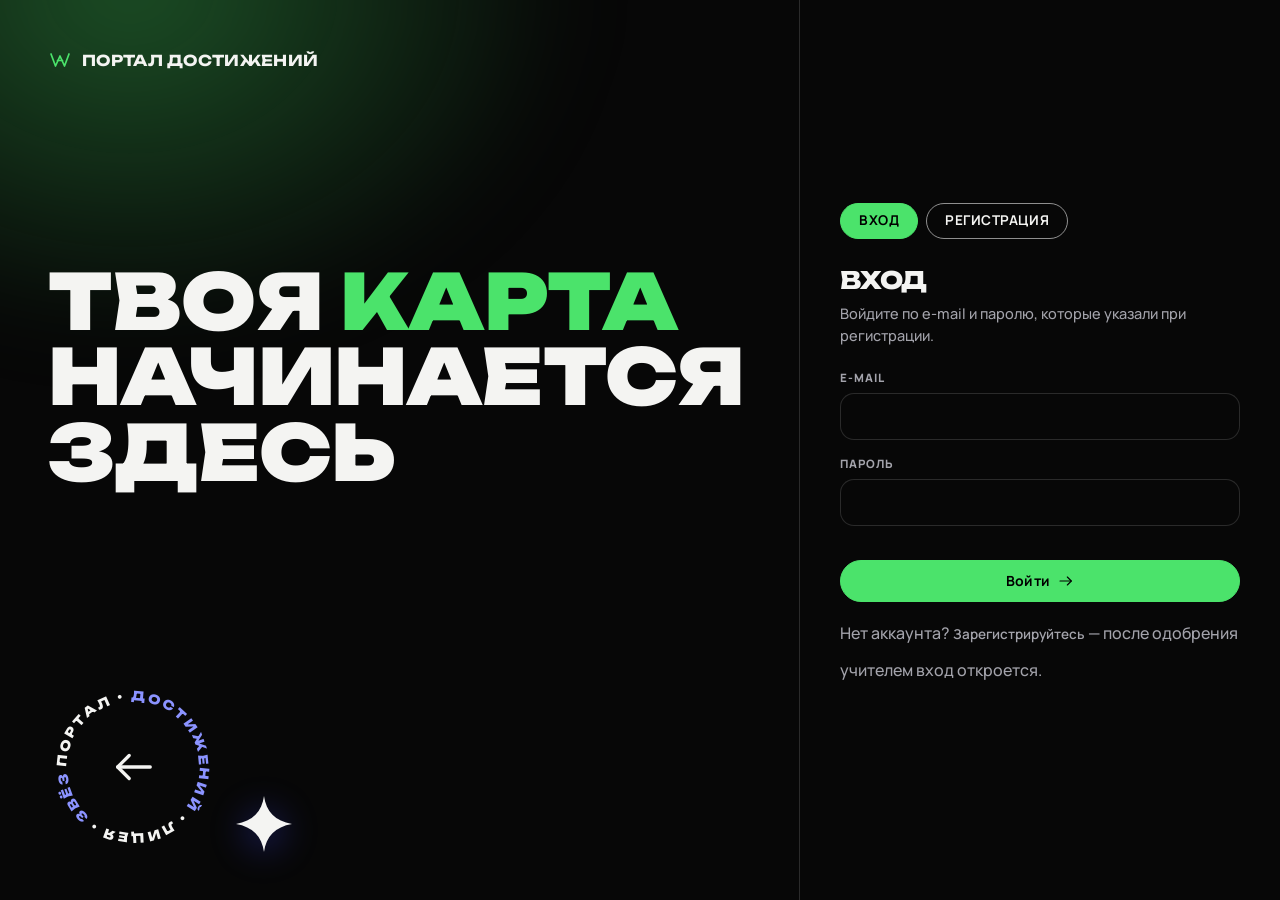
==== commit 2917c537: "Вкладка «Пользователи» со сменой роли, без демо-аккаунтов на входе - Учитель видит всех зарегистриро" ====
--- a/login.html
+++ b/login.html
@@ -40,11 +40,7 @@
           <p class="error-text" id="login-error" role="alert"></p>
           <button type="submit" class="btn btn--block">Войти<svg class="icon"><use href="#icon-arrow-right"></use></svg></button>
         </form>
-        <div class="hint" style="margin-top:20px;">
-          <strong>Демо-аккаунты</strong><br />
-          Ученик: <code>petr@lyceum.ru</code> / <code>demo1234</code><br />
-          Учитель: <code>teacher@lyceum.ru</code> / <code>teacher123</code>
-        </div>
+        <p class="muted" style="margin-top:20px;">Нет аккаунта? <button class="back-link" type="button" id="to-register" style="display:inline;">Зарегистрируйтесь</button> — после одобрения учителем вход откроется.</p>
       </section>
 
       <!-- ===================== РЕГИСТРАЦИЯ: шаг 1 ===================== -->
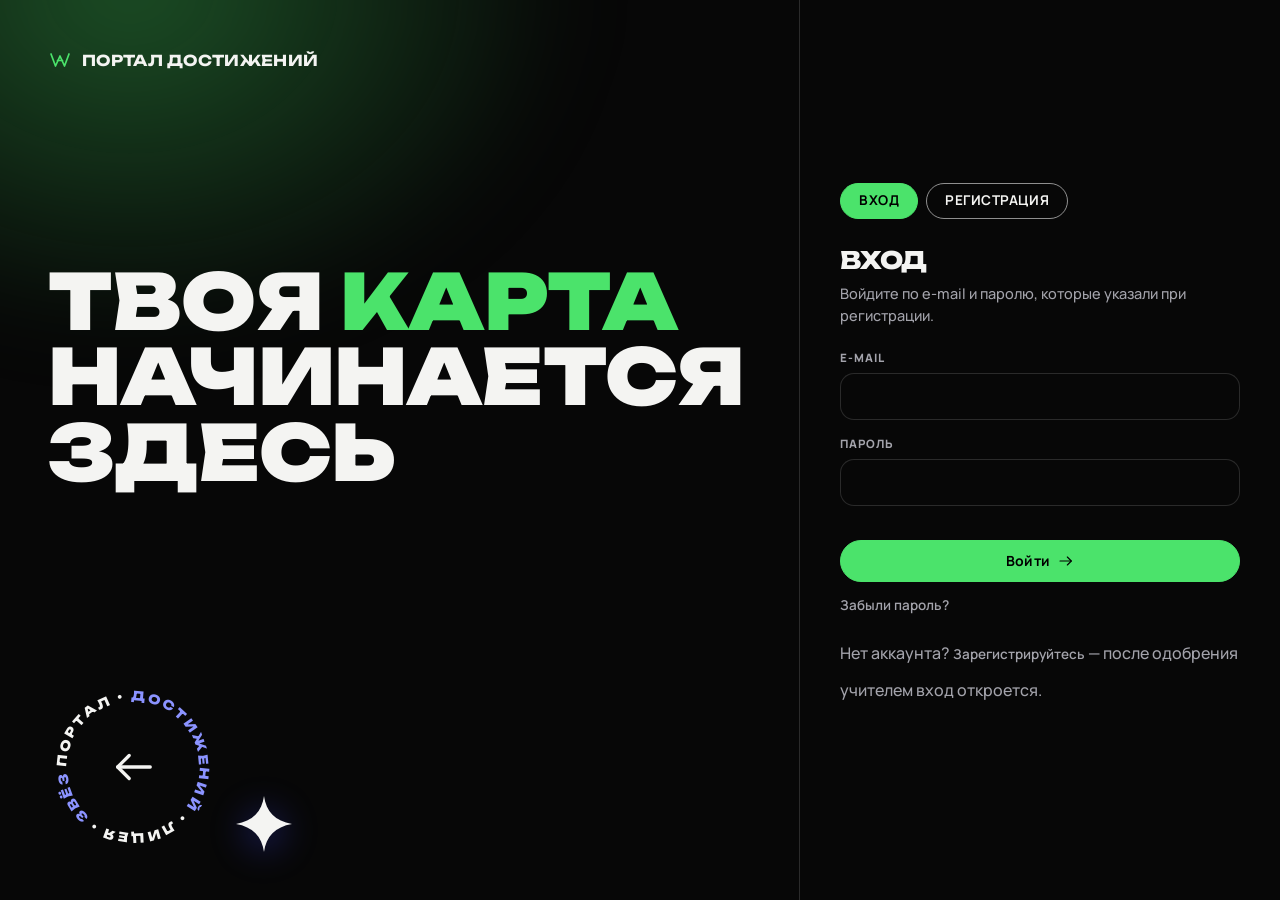
==== commit c8184380: "Восстановление пароля «Забыли пароль?» - Письмо со ссылкой → форма нового пароля (с повтором) → вход" ====
--- a/login.html
+++ b/login.html
@@ -40,7 +40,38 @@
           <p class="error-text" id="login-error" role="alert"></p>
           <button type="submit" class="btn btn--block">Войти<svg class="icon"><use href="#icon-arrow-right"></use></svg></button>
         </form>
-        <p class="muted" style="margin-top:20px;">Нет аккаунта? <button class="back-link" type="button" id="to-register" style="display:inline;">Зарегистрируйтесь</button> — после одобрения учителем вход откроется.</p>
+        <button class="back-link" type="button" id="to-reset" style="margin-top:14px;">Забыли пароль?</button>
+        <p class="muted" style="margin-top:12px;">Нет аккаунта? <button class="back-link" type="button" id="to-register" style="display:inline;">Зарегистрируйтесь</button> — после одобрения учителем вход откроется.</p>
+      </section>
+
+      <!-- ===================== ВОССТАНОВЛЕНИЕ ПАРОЛЯ ===================== -->
+      <section class="auth-step" id="panel-reset-1">
+        <button class="back-link" type="button" data-to-login>&larr; Назад ко входу</button>
+        <h2>Восстановление пароля</h2>
+        <p class="lead">Укажите e-mail, с которым регистрировались. Пришлём письмо со ссылкой — по ней вы зададите новый пароль.</p>
+        <form id="reset-email-form">
+          <div class="field"><label for="reset-email">E-mail</label><input id="reset-email" type="email" autocomplete="email" required /></div>
+          <p class="error-text" id="reset-email-error" role="alert"></p>
+          <button type="submit" class="btn btn--block">Прислать ссылку<svg class="icon"><use href="#icon-mail"></use></svg></button>
+        </form>
+      </section>
+
+      <section class="auth-step" id="panel-reset-sent">
+        <svg class="sparkle" style="width:48px;height:48px;margin-bottom:16px;" aria-hidden="true"><use href="#icon-sparkle"></use></svg>
+        <h2>Проверьте почту</h2>
+        <p class="lead">Если аккаунт <strong id="reset-sent-email"></strong> существует, на него придёт письмо (загляните в «Спам»). Откройте ссылку из письма на этом же устройстве — сразу откроется форма нового пароля.</p>
+        <button class="btn btn--outline btn--block" type="button" data-to-login>К входу</button>
+      </section>
+
+      <section class="auth-step" id="panel-reset-2">
+        <h2>Новый пароль</h2>
+        <p class="lead">Для аккаунта <strong id="reset-account"></strong>. После сохранения войдите с новым паролем.</p>
+        <form id="reset-password-form">
+          <div class="field"><label for="reset-password">Новый пароль</label><input id="reset-password" type="password" minlength="6" autocomplete="new-password" required /></div>
+          <div class="field"><label for="reset-password-2">Повторите пароль</label><input id="reset-password-2" type="password" minlength="6" autocomplete="new-password" required /></div>
+          <p class="error-text" id="reset-password-error" role="alert"></p>
+          <button type="submit" class="btn btn--block">Сохранить пароль<svg class="icon"><use href="#icon-check"></use></svg></button>
+        </form>
       </section>
 
       <!-- ===================== РЕГИСТРАЦИЯ: шаг 1 ===================== -->
--- a/css/style.css
+++ b/css/style.css
@@ -254,6 +254,12 @@
 .hint strong { color: var(--text); }
 .hint code { background: rgba(75, 227, 107, 0.14); color: var(--green); padding: 1px 7px; border-radius: 6px; font-weight: 700; }
 .error-text { color: var(--state-rejected); font-size: 13.5px; margin: 8px 0 0; min-height: 18px; }
+.error-text.shake { animation: error-shake .35s ease; }
+@keyframes error-shake {
+  0%, 100% { transform: translateX(0); }
+  25% { transform: translateX(-6px); }
+  75% { transform: translateX(6px); }
+}
 
 /* ---------- вход/регистрация ---------- */
 .auth-page { min-height: 100vh; display: grid; grid-template-columns: minmax(0, 1fr) minmax(0, 480px); }
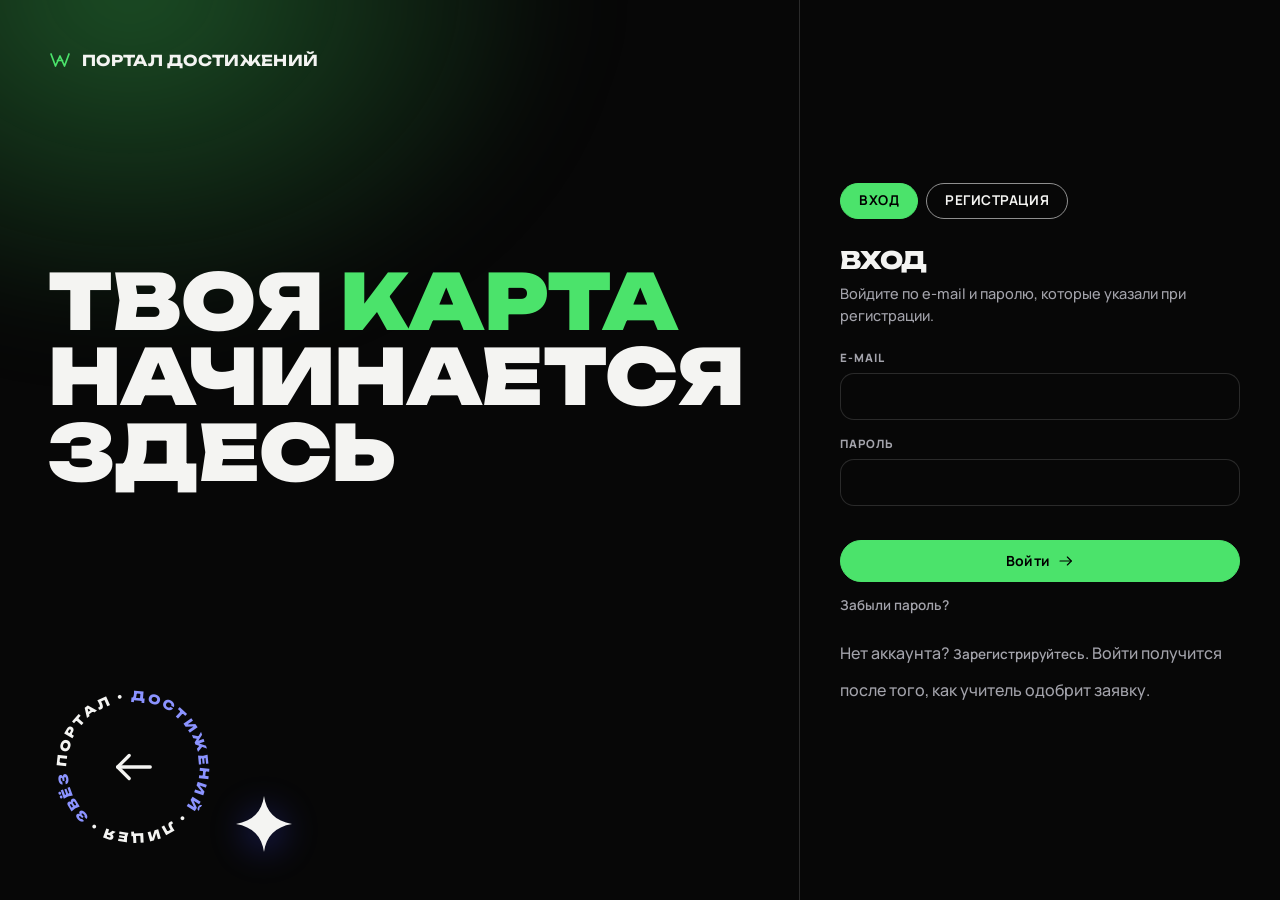
==== commit 1208f35a: "Правка текстов сайта и бота - Подписи на главной, входе и в кабинетах короче и понятнее - Даты конку" ====
--- a/login.html
+++ b/login.html
@@ -3,7 +3,7 @@
 <head>
   <meta charset="utf-8" />
   <meta name="viewport" content="width=device-width, initial-scale=1" />
-  <title>Вход и регистрация — Портал достижений</title>
+  <title>Вход и регистрация · Портал достижений</title>
   <link rel="icon" href="assets/favicon.svg" type="image/svg+xml" />
   <link rel="stylesheet" href="css/style.css" />
 </head>
@@ -41,14 +41,14 @@
           <button type="submit" class="btn btn--block">Войти<svg class="icon"><use href="#icon-arrow-right"></use></svg></button>
         </form>
         <button class="back-link" type="button" id="to-reset" style="margin-top:14px;">Забыли пароль?</button>
-        <p class="muted" style="margin-top:12px;">Нет аккаунта? <button class="back-link" type="button" id="to-register" style="display:inline;">Зарегистрируйтесь</button> — после одобрения учителем вход откроется.</p>
+        <p class="muted" style="margin-top:12px;">Нет аккаунта? <button class="back-link" type="button" id="to-register" style="display:inline;">Зарегистрируйтесь</button>. Войти получится после того, как учитель одобрит заявку.</p>
       </section>
 
       <!-- ===================== ВОССТАНОВЛЕНИЕ ПАРОЛЯ ===================== -->
       <section class="auth-step" id="panel-reset-1">
         <button class="back-link" type="button" data-to-login>&larr; Назад ко входу</button>
         <h2>Восстановление пароля</h2>
-        <p class="lead">Укажите e-mail, с которым регистрировались. Пришлём письмо со ссылкой — по ней вы зададите новый пароль.</p>
+        <p class="lead">Укажите e-mail, с которым регистрировались. Пришлём письмо со ссылкой, по ней можно будет задать новый пароль.</p>
         <form id="reset-email-form">
           <div class="field"><label for="reset-email">E-mail</label><input id="reset-email" type="email" autocomplete="email" required /></div>
           <p class="error-text" id="reset-email-error" role="alert"></p>
@@ -59,7 +59,7 @@
       <section class="auth-step" id="panel-reset-sent">
         <svg class="sparkle" style="width:48px;height:48px;margin-bottom:16px;" aria-hidden="true"><use href="#icon-sparkle"></use></svg>
         <h2>Проверьте почту</h2>
-        <p class="lead">Если аккаунт <strong id="reset-sent-email"></strong> существует, на него придёт письмо (загляните в «Спам»). Откройте ссылку из письма на этом же устройстве — сразу откроется форма нового пароля.</p>
+        <p class="lead">Если аккаунт <strong id="reset-sent-email"></strong> существует, на него придёт письмо (загляните в «Спам»). Откройте ссылку из письма на этом же устройстве, и сразу появится форма нового пароля.</p>
         <button class="btn btn--outline btn--block" type="button" data-to-login>К входу</button>
       </section>
 
@@ -78,7 +78,7 @@
       <section class="auth-step" id="panel-register-1">
         <div class="steps-dots"><span class="current"></span><span></span><span></span></div>
         <h2>Ваш e-mail</h2>
-        <p class="lead">Пришлём на почту код подтверждения.</p>
+        <p class="lead">Пришлём письмо, чтобы убедиться, что почта ваша.</p>
         <form id="register-email-form">
           <div class="field"><label for="reg-email">E-mail</label><input id="reg-email" type="email" autocomplete="email" placeholder="imya@lyceum.ru" required /></div>
           <p class="error-text" id="reg-email-error" role="alert"></p>
@@ -91,7 +91,7 @@
         <div class="steps-dots"><span class="done"></span><span class="current"></span><span></span></div>
         <button class="back-link" id="back-to-step1" type="button">&larr; Изменить e-mail</button>
         <h2>Подтвердите e-mail</h2>
-        <p class="lead">Отправили письмо на <strong id="code-email"></strong> (проверьте «Спам»). Нажмите в нём ссылку подтверждения — откроется следующий шаг. Если в письме есть код, введите его здесь.</p>
+        <p class="lead">Отправили письмо на <strong id="code-email"></strong> (проверьте «Спам»). Нажмите в нём ссылку, и откроется следующий шаг. Если в письме пришёл код, введите его здесь.</p>
         <form id="register-code-form">
           <div class="field"><label for="reg-code">Код</label><input id="reg-code" class="code-input" type="text" inputmode="numeric" autocomplete="one-time-code" maxlength="8" placeholder="······" required /></div>
           <p class="error-text" id="reg-code-error" role="alert"></p>
@@ -122,7 +122,7 @@
       <section class="auth-step" id="panel-register-done">
         <svg class="sparkle" style="width:48px;height:48px;margin-bottom:16px;" aria-hidden="true"><use href="#icon-sparkle"></use></svg>
         <h2 id="done-title">Заявка отправлена</h2>
-        <p class="lead" id="done-text">Учитель рассмотрит её и назначит роль — ученик или учитель. После одобрения входите по e-mail и паролю.</p>
+        <p class="lead" id="done-text">Учитель посмотрит её и решит, ученик вы или учитель. После одобрения входите по e-mail и паролю.</p>
         <button class="btn btn--outline btn--block" id="register-done-back" type="button">К входу</button>
       </section>
     </main>
--- a/css/style.css
+++ b/css/style.css
@@ -1,3 +1,19 @@
+/* =====================================================================
+   style.css — весь внешний вид сайта (одна таблица стилей на 4 страницы).
+
+   ПОДСКАЗКА: где что менять
+   • Цвета всего сайта  → блок :root ниже (--green, --blue, --bg …).
+     Поменяешь --green — зелёным станут кнопки, подчёркивания, баллы, точки.
+   • Шрифты             → @font-face и --display (заголовки).
+   • Шапка сайта        → «шапка».          • Кнопки        → «кнопки-пилюли».
+   • Главный экран      → «лендинг: hero».  • Таблицы       → «таблицы».
+   • Вход/регистрация   → «вход/регистрация».
+   • Карта созвездий    → «карта созвездий». • Окна, тосты   → «модальные окна».
+   • Печать портфолио   → «печать портфолио».
+   • Телефон/планшет    → @media (max-width: 960px / 640px) в конце файла.
+   Стили применяются сразу: сохрани файл и обнови страницу (Ctrl+F5).
+   ===================================================================== */
+
 /* Шрифты — локально (assets/fonts), variable fonts: font-weight задан
    диапазоном, иначе браузер не находит жирные начертания. Unbounded —
    широкий жирный гротеск заголовков (как в референсе), Manrope — текст. */
@@ -8,29 +24,31 @@
 @font-face { font-family: "Manrope"; font-style: normal; font-weight: 200 800; font-display: swap; src: url("../assets/fonts/manrope-cyrillic-ext.woff2") format("woff2"); unicode-range: U+0460-052F, U+1C80-1C8A, U+20B4, U+2DE0-2DFF, U+A640-A69F, U+FE2E-FE2F; }
 @font-face { font-family: "Manrope"; font-style: normal; font-weight: 200 800; font-display: swap; src: url("../assets/fonts/manrope-latin.woff2") format("woff2"); unicode-range: U+0000-00FF, U+2000-206F, U+2122; }
 
+/* Дизайн-токены: каждая переменная используется по всему сайту.
+   Меняешь значение здесь — меняется везде, искать по файлу не нужно. */
 :root {
-  --bg: #070707;
-  --bg-elev: #111113;
-  --bg-elev-2: #19191d;
-  --line: rgba(255, 255, 255, 0.14);
-  --line-strong: rgba(255, 255, 255, 0.55);
-  --text: #f4f4f2;
-  --text-muted: #a3a3ab;
-  --green: #4be36b;
-  --green-glow: rgba(46, 140, 64, 0.55);
-  --blue: #3d48ff;
-  --blue-text: #8b93ff;
+  --bg: #070707;            /* фон страниц (почти чёрный) */
+  --bg-elev: #111113;       /* фон карточек, таблиц, окон */
+  --bg-elev-2: #19191d;     /* фон полей ввода и вложенных блоков */
+  --line: rgba(255, 255, 255, 0.14);        /* тонкие рамки и разделители */
+  --line-strong: rgba(255, 255, 255, 0.55); /* рамки контурных кнопок */
+  --text: #f4f4f2;          /* основной текст */
+  --text-muted: #a3a3ab;    /* второстепенный текст, подписи */
+  --green: #4be36b;         /* главный акцент: кнопки, подчёркивания, баллы */
+  --green-glow: rgba(46, 140, 64, 0.55);    /* зелёное свечение в углу страницы */
+  --blue: #3d48ff;          /* второй акцент: искры, баннер Telegram */
+  --blue-text: #8b93ff;     /* синий для текста на тёмном (читаемее, чем --blue) */
   --violet: #6a3fe0;
-  --navy: #141a3a;
-  --subj-physics: #7a84ff;
-  --subj-math: #4be36b;
-  --subj-cs: #d08cff;
-  --subj-other: #e4e4e7;
-  --state-approved: #4be36b;
-  --state-pending: #f6c652;
-  --state-rejected: #ff6b7a;
-  --radius: 22px;
-  --radius-sm: 14px;
+  --navy: #141a3a;          /* арка с тегами на главной */
+  --subj-physics: #7a84ff;  /* цвет физики: метки предметов и звёзды на карте */
+  --subj-math: #4be36b;     /* цвет математики */
+  --subj-cs: #d08cff;       /* цвет информатики */
+  --subj-other: #e4e4e7;    /* проекты и волонтёрство без предмета */
+  --state-approved: #4be36b; /* статус «Подтверждено» */
+  --state-pending: #f6c652;  /* статус «На проверке» */
+  --state-rejected: #ff6b7a; /* «Отклонено», ошибки в формах */
+  --radius: 22px;           /* скругление карточек; 0 — будут прямые углы */
+  --radius-sm: 14px;        /* скругление полей ввода */
   --ease-out: cubic-bezier(0.16, 1, 0.3, 1);
   --display: "Unbounded", "Segoe UI", sans-serif;
 }
@@ -106,6 +124,7 @@
 .hero__grid { display: grid; grid-template-columns: minmax(0, 0.9fr) minmax(0, 1.1fr); gap: 32px; margin-top: 28px; }
 .hero__copy { display: flex; flex-direction: column; }
 .hero__copy .badge-ring { position: relative; left: auto; bottom: auto; margin-top: 36px; }
+/* размер главного заголовка: clamp(минимум на телефоне, % ширины экрана, максимум) */
 .hero h1 { font-size: clamp(42px, 9vw, 120px); line-height: 0.98; font-weight: 900; }
 .hero h1 .accent { color: var(--green); display: inline-block; position: relative; padding-bottom: 6px; }
 .hero h1 .accent::after { content: ""; position: absolute; left: 0; right: 0; bottom: -2px; height: 6px; border-radius: 4px; background: var(--green); }
@@ -135,6 +154,8 @@
 .badge-ring .ring-blue { fill: var(--blue-text); }
 .badge-ring .ring-arrow { position: absolute; inset: 0; margin: auto; width: 46px; height: 46px; color: var(--text); transition: transform .2s var(--ease-out); }
 .badge-ring:hover .ring-arrow { transform: translateX(5px); color: var(--green); }
+/* скорость вращения круглого бейджа — «22s» в .badge-ring svg.ring выше
+   (меньше число — быстрее); дрейф тегов в арке — «18s» в .hero__arch-row */
 @keyframes spin-slow { to { transform: rotate(360deg); } }
 @keyframes drift { from { transform: translateX(0); } to { transform: translateX(-90px); } }
 
@@ -286,6 +307,7 @@
 .constellation svg { display: block; width: 100%; height: auto; }
 .constellation__legend { display: flex; flex-wrap: wrap; gap: 8px; padding: 18px 18px 0; }
 .constellation__legend .subject { background: rgba(255, 255, 255, 0.08); }
+/* мерцание звёзд: 3.2s — длительность одного «вдоха»; scale и opacity — насколько сильно мерцает */
 .constellation__star { transform-box: fill-box; transform-origin: center; animation: star-twinkle 3.2s ease-in-out infinite; animation-delay: var(--twinkle-delay, 0s); }
 @keyframes star-twinkle { 0%, 100% { opacity: .82; transform: scale(.94) rotate(0deg); } 50% { opacity: 1; transform: scale(1.06) rotate(12deg); } }
 .constellation__empty { padding: 60px 20px; text-align: center; color: var(--text-muted); }
@@ -308,6 +330,7 @@
 .toast--error .icon { color: #000; }
 
 /* ---------- печать портфолио ---------- */
+/* Печать: что скрыть и как перекрасить, когда ученик жмёт «Портфолио в PDF» */
 @media print {
   body { background: #fff; color: #000; }
   .glow-page::before, .navbar, .tabs, .no-print, #toast-box { display: none !important; }
@@ -316,10 +339,12 @@
   .tab-panel { display: block !important; }
 }
 
+/* Если в системе включено «уменьшить движение» — все анимации выключаются */
 @media (prefers-reduced-motion: reduce) {
   *, *::before, *::after { animation: none !important; transition: none !important; }
 }
 
+/* Планшет и узкий ноутбук (до 960px): колонки складываются в одну */
 @media (max-width: 960px) {
   .hero__grid { grid-template-columns: 1fr; }
   .hero__stage { min-height: 0; }
@@ -333,6 +358,7 @@
   .auth-side { border-right: none; border-bottom: 1px solid var(--line); padding: 32px 24px; gap: 28px; }
   .auth-panel { padding: 32px 24px 48px; }
 }
+/* Телефон (до 640px): меньше отступы, бейджи и шрифты */
 @media (max-width: 640px) {
   .container { padding: 0 16px; }
   .navbar .container { padding-top: 10px; padding-bottom: 10px; }
